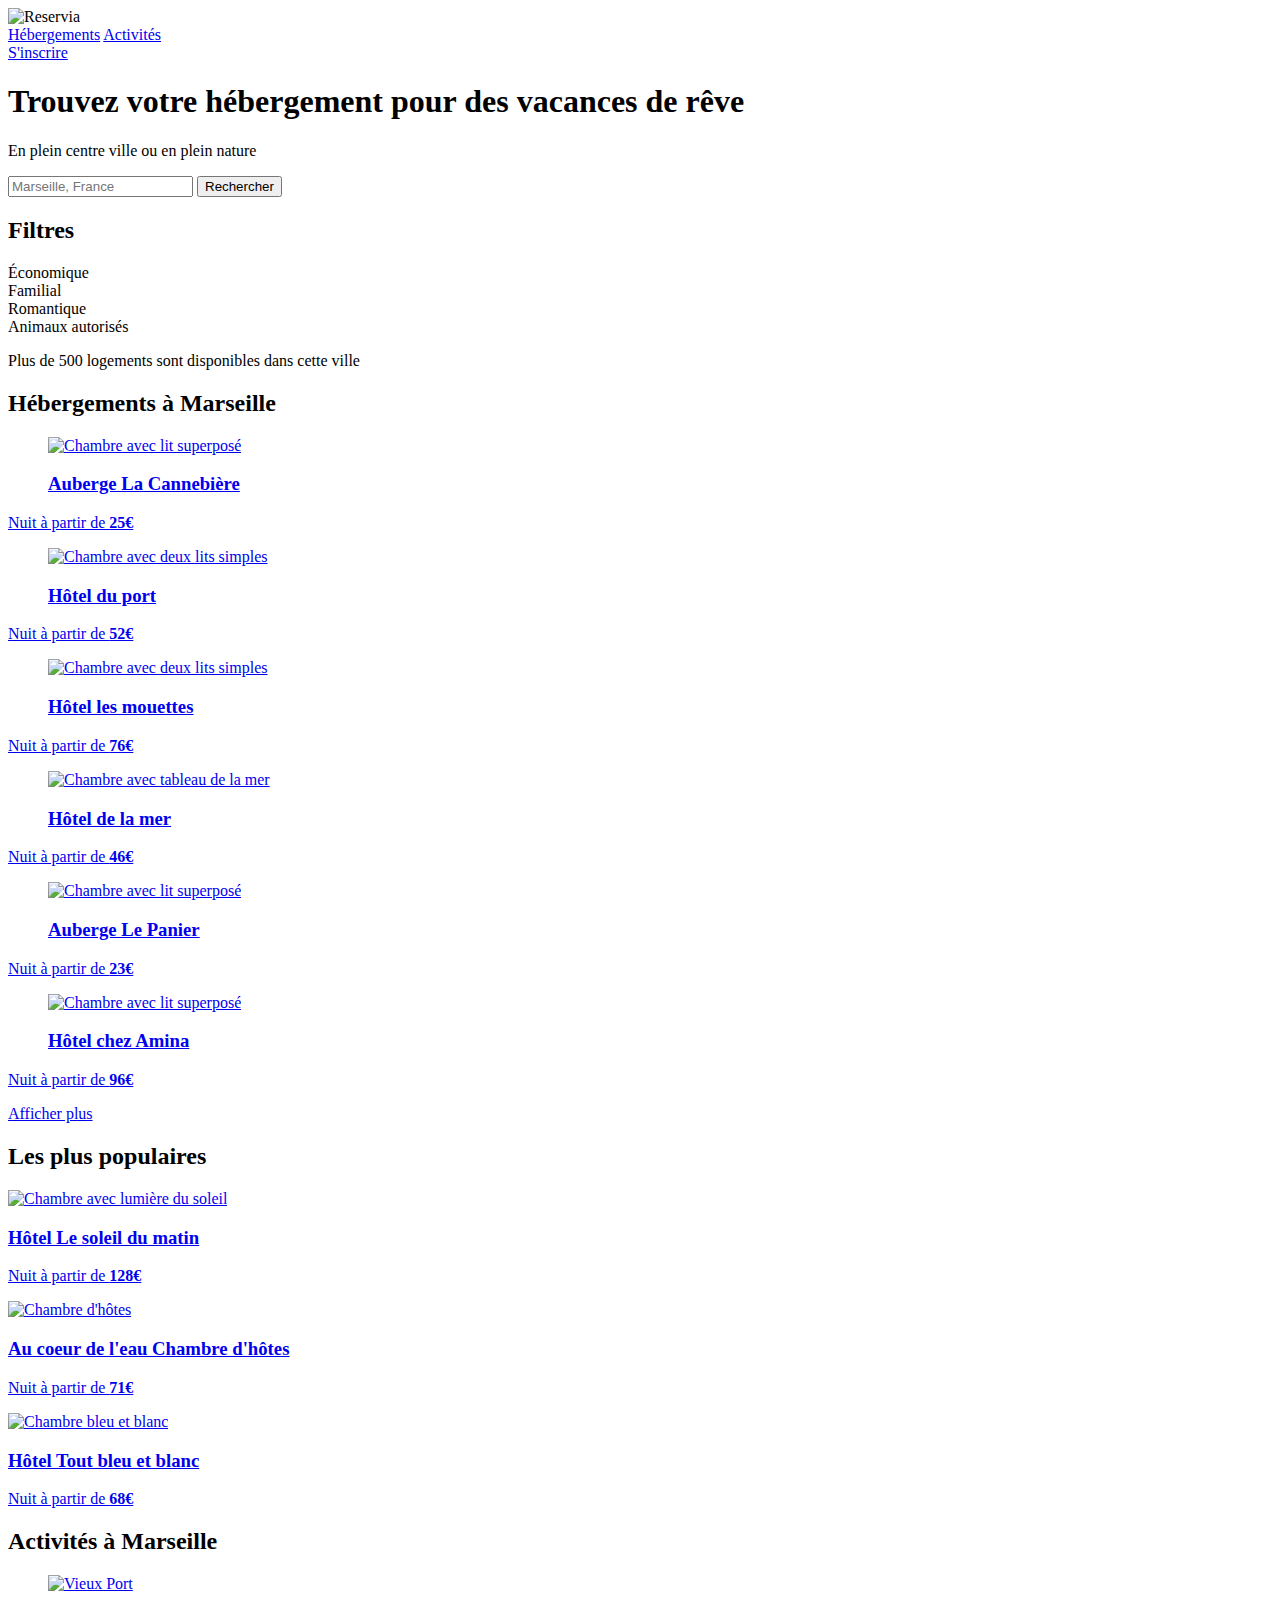
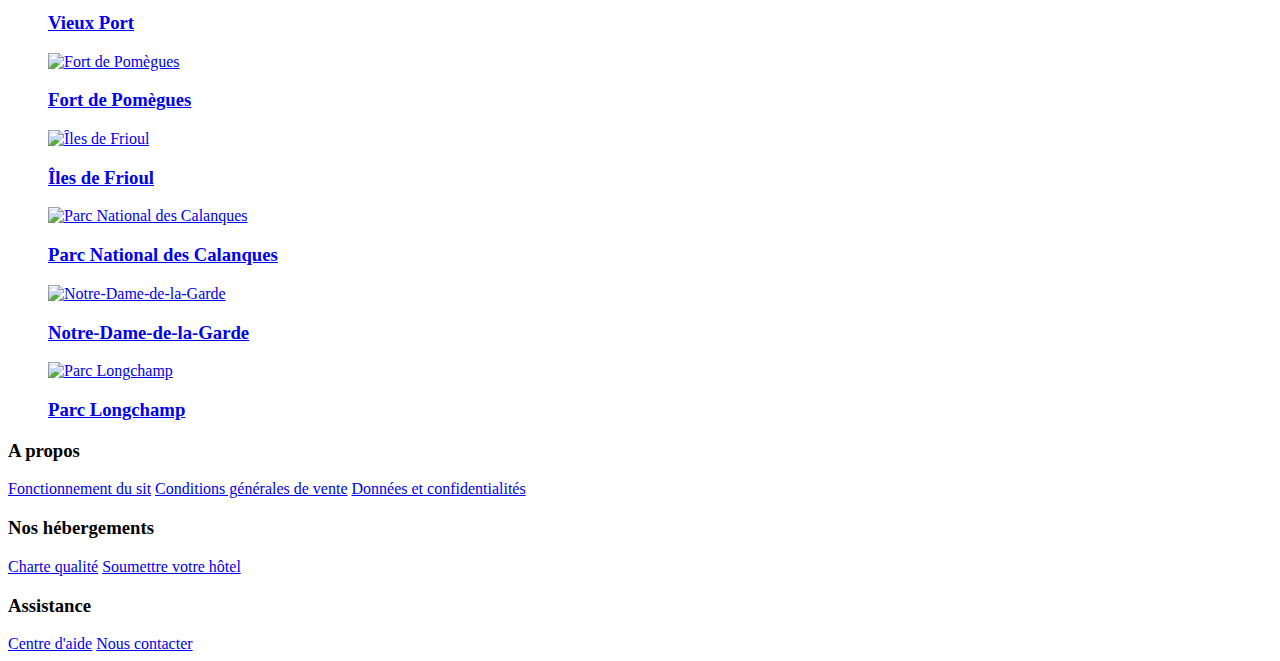
==== text.html @ 4af0b37a "etape 0608" ====
<!DOCTYPE html>
<html lang="fr"> 
<head>
    <meta charset="UTF-8"/>
    <script src="https://kit.fontawesome.com/93ef2a59b8.js" crossorigin="anonymous"></script>
    <title>Reservia</title>
</head>

<body>
    <div class="BodyMain">

        <!-- Header -->
        <header>
            <div class="Logo"> 
                <img class="LogoImage" src="images/logo/Reservia.svg" alt="Reservia">
            </div>
            <nav>
                <a class="NavLink" href="#hosting">Hébergements</a>
                <a class="NavLink" href="activity">Activités</a>
            </nav>
            <div class="SignUp">
                <a class="SignUpLink" href="#">S'inscrire</a>
            </div>
        </header>

        <!-- Main -->
        <main class="main">

            <!-- Search -->
            <section class="search">
                <div class="SearchHeader">  <!-- SearchHeader -->
                    <h1>Trouvez votre hébergement pour des vacances de rêve</h1>
                    <p>En plein centre ville ou en plein nature</p>
                </div>
                <form class="SearchForm" method="post" action="#">  <!-- SearchForm -->
                <span class="SearchFormIcon">
                    <i class="fas fa-map-marker-alt"></i>
                </span>
                <P><input type="search" placeholder="Marseille, France">
                    <input type="submit" value="Rechercher">
                </P>
                </form>            
                <div class="SearchFilters"> <!-- SearchFilters -->
                    <h2>Filtres</h2>
                    <div class="SearchFilter1">
                        <div class="SearchFilterIcon">
                            <i class="fas fa-money-bill-wave"></i>
                        </div>
                        <span class="SearchFilterTitle">Économique</span>
                    </div>
                    <div class="SearchFilter2">
                        <div class="SearchFilterIcon">
                            <i class="fas fa-child"></i>  
                        </div>
                        <span class="SearchFilterTitle">Familial</span>
                    </div>
                    <div class="SearchFilter3">
                        <div class="SearchFilterIcon">
                            <i class="fas fa-heart"></i>
                        </div>
                        <span class="SearchFilterTitle">Romantique</span>
                    </div>
                    <div class="SearchFilter4">
                        <div class="SearchFilterIcon">
                            <i class="fas fa-dog"></i>
                        </div>
                        <span class="SearchFilterTitle">Animaux autorisés</span>
                    </div>
                    <div class="SearchResult">
                        <div class="SearchResultIcon">
                            <i class="fas fa-info"></i>
                        </div>
                        <p>Plus de 500 logements sont disponibles dans cette ville</p>
                    </div>
                </div>
            </section>


            <!-- Hosting -->
            <section class="Hosting">
                <div class="HostingLeft">   <!-- HostingLeft -->
                    <div class="HostingLeftHeader">
                        <h2>Hébergements à Marseille</h2>
                    </div>
                    <article class="HostingLeftArticle1">
                        <a href="#">
                            <figure class="HostingLeftArticleFigure">
                                <img class="HostingLeftArticleFigureImg" src="images/hosting/marcus-loke-WQJvWU_HZFo-unsplash.jpg"
                                alt="Chambre avec lit superposé">
                                <figcaption class="HostingLeftArticleFigureCaption">
                                    <h3>Auberge La Cannebière</h3>
                                </figcaption>
                            </figure>
                            <p class="HostingLeftArticlePrice">Nuit à partir de <strong>25€</strong></p>
                            <div class="HostingLeftArticleGrade">
                                <i class="fas fa-star"></i>
                                <i class="fas fa-star"></i>
                                <i class="fas fa-star"></i>
                                <i class="fas fa-star"></i>
                                <i class="fas fa-star"></i> <!-- Comment faire???-->
                            </div>
                        </a>
                    </article>
                    <article class="HostingLeftArticle2">
                        <a href="#">
                            <figure class="HostingLeftArticleFigure">
                               <img class="HostingLeftArticleFigureImg" src="images/hosting/fred-kleber-gTbaxaVLvsg-unsplash.jpg"
                               alt="Chambre avec deux lits simples">
                               <figcaption class="hostingLeftArticleFigureCaption">
                                    <h3>Hôtel du port</h3>
                               </figcaption>
                            </figure>
                            <p class="HostingLeftArticlePrice">Nuit à partir de <strong>52€</strong></p>
                            <div class="HostingLeftArticleGrade">
                                <i class="fas fa-star"></i>
                                <i class="fas fa-star"></i>
                                <i class="fas fa-star"></i>
                                <i class="fas fa-star"></i>
                                <i class="fas fa-star"></i> <!-- Comment faire???-->
                            </div>
                        </a>
                    </article>
                    <article class="HostingLeftArticle3">
                        <a href="#">
                            <figure class="HostingLeftArticleFigure">
                               <img class="HostingLeftArticleFigureImg" src="images/hosting/reisetopia-B8WIgxA_PFU-unsplash.jpg"
                               alt="Chambre avec deux lits simples">
                               <figcaption class="hostingLeftArticleFigureCaption">
                                    <h3>Hôtel les mouettes</h3>
                               </figcaption>
                            </figure>
                            <p class="HostingLeftArticlePrice">Nuit à partir de <strong>76€</strong></p>
                            <div class="HostingLeftArticleGrade">
                                <i class="fas fa-star"></i>
                                <i class="fas fa-star"></i>
                                <i class="fas fa-star"></i>
                                <i class="fas fa-star"></i>
                                <i class="fas fa-star"></i> <!-- Comment faire???-->
                            </div>
                        </a>
                    </article>
                    <article class="HostingLeftArticle4">
                        <a href="#">
                            <figure class="HostingLeftArticleFigure">
                               <img class="HostingLeftArticleFigureImg" src="images/hosting/annie-spratt-Eg1qcIitAuA-unsplash.jpg"
                               alt="Chambre avec tableau de la mer">
                               <figcaption class="hostingLeftArticleFigureCaption">
                                    <h3>Hôtel de la mer</h3>
                               </figcaption>
                            </figure>
                            <p class="HostingLeftArticlePrice">Nuit à partir de <strong>46€</strong></p>
                            <div class="HostingLeftArticleGrade">
                                <i class="fas fa-star"></i>
                                <i class="fas fa-star"></i>
                                <i class="fas fa-star"></i>
                                <i class="fas fa-star"></i>
                                <i class="fas fa-star"></i> <!-- Comment faire???-->
                            </div>
                        </a>
                    </article>
                    <article class="HostingLeftArticle5">
                        <a href="#">
                            <figure class="HostingLeftArticleFigure">
                               <img class="HostingLeftArticleFigureImg" src="images/hosting/nicate-lee-kT-ZyaiwBe0-unsplash.jpg"
                               alt="Chambre avec lit superposé">
                               <figcaption class="hostingLeftArticleFigureCaption">
                                    <h3>Auberge Le Panier</h3>
                               </figcaption>
                            </figure>
                            <p class="HostingLeftArticlePrice">Nuit à partir de <strong>23€</strong></p>
                            <div class="HostingLeftArticleGrade">
                                <i class="fas fa-star"></i>
                                <i class="fas fa-star"></i>
                                <i class="fas fa-star"></i>
                                <i class="fas fa-star"></i>
                                <i class="fas fa-star"></i> <!-- Comment faire???-->
                            </div>
                        </a>
                    </article>
                </article>
                <article class="HostingLeftArticle6">
                    <a href="#">
                        <figure class="HostingLeftArticleFigure">
                           <img class="HostingLeftArticleFigureImg" src="images/hosting/febrian-zakaria-M6S1WvfW68A-unsplash.jpg"
                           alt="Chambre avec lit superposé">
                           <figcaption class="hostingLeftArticleFigureCaption">
                                <h3>Hôtel chez Amina</h3>
                           </figcaption>
                        </figure>
                        <p class="HostingLeftArticlePrice">Nuit à partir de <strong>96€</strong></p>
                        <div class="HostingLeftArticleGrade">
                            <i class="fas fa-star"></i>
                            <i class="fas fa-star"></i>
                            <i class="fas fa-star"></i>
                            <i class="fas fa-star"></i>
                            <i class="fas fa-star"></i> <!-- Comment faire???-->
                        </div>
                    </a>
                </article>
                    <a class="HostingLeftMoreArticle" href="#">Afficher plus</a>
                </div>

                <aside class="HostingRight">    <!-- HostingRight -->
                    <div class="HostingRightHeader">
                        <h2>Les plus populaires<i class="fas fa-chart-line"></i></h2>
                    </div>
                    <article class="HostingRightArticle1">
                        <a href="#">
                           <div class="HostingRightArticleFigure">
                               <img class="HostingRightArticleFigureImg" src="images/hosting/emile-guillemot-Bj_rcSC5XfE-unsplash.jpg"
                               alt="Chambre avec lumière du soleil">
                            </div>
                            <div class="HostingRightArticleContent">
                                <h3>Hôtel Le soleil du matin</h3>
                                <p class="HostingRightArticlePrice">Nuit à partir de <strong>128€</strong></p>
                                <div class="HostingRightArticleGrade">
                                <i class="fas fa-star"></i>
                                <i class="fas fa-star"></i>
                                <i class="fas fa-star"></i>
                                <i class="fas fa-star"></i>
                                <i class="fas fa-star"></i> <!-- Comment faire???-->
                                </div>
                            </div>
                        </a>
                    </article>
                    <article class="HostingRightArticle2">
                        <a href="#">
                           <div class="HostingRightArticleFigure">
                               <img class="HostingRightArticleFigureImg" src="images/hosting/aw-creative-VGs8z60yT2c-unsplash.jpg"
                               alt="Chambre d'hôtes">
                            </div>
                            <div class="HostingRightArticleContent">
                                <h3>Au coeur de l'eau Chambre d'hôtes</h3>
                                <p class="HostingRightArticlePrice">Nuit à partir de <strong>71€</strong></p>
                                <div class="HostingRightArticleGrade">
                                <i class="fas fa-star"></i>
                                <i class="fas fa-star"></i>
                                <i class="fas fa-star"></i>
                                <i class="fas fa-star"></i>
                                <i class="fas fa-star"></i> <!-- Comment faire???-->
                                </div>
                            </div>
                        </a>
                    </article>
                    <article class="HostingRightArticle3">
                        <a href="#">
                           <div class="HostingRightArticleFigure">
                               <img class="HostingRightArticleFigureImg" src="images/hosting/febrian-zakaria-sjvU0THccQA-unsplash.jpg"
                               alt="Chambre bleu et blanc">
                            </div>
                            <div class="HostingRightArticleContent">
                                <h3>Hôtel Tout bleu et blanc</h3>
                                <p class="HostingRightArticlePrice">Nuit à partir de <strong>68€</strong></p>
                                <div class="HostingRightArticleGrade">
                                <i class="fas fa-star"></i>
                                <i class="fas fa-star"></i>
                                <i class="fas fa-star"></i>
                                <i class="fas fa-star"></i>
                                <i class="fas fa-star"></i> <!-- Comment faire???-->
                                </div>
                            </div>
                        </a>
                    </article>
                </aside>
            </section>


            <!-- Activity -->
            <section class="Activity">
                <div class="ActivityMain">
                    <div class="ActivityMainHeader">
                        <h2>Activités à Marseille</h2>
                    </div>
                    <article class="ActivityMainArticle1">
                        <a href="#">
                            <figure class="ActivityMainArticleFigure">
                                <img class="ActivityMainArticleFigureImg" src="images/activity/reno-laithienne-QUgJhdY5Fyk-unsplash.jpg"
                                alt="Vieux Port">
                                <figcaption class="ActivityMainArticleFigureCaption">
                                    <h3>Vieux Port</h3>
                                </figcaption>
                            </figure>
                        </a>
                    </article>
                    <article class="ActivityMainArticle2">
                        <a href="#">
                            <figure class="ActivityMainArticleFigure">
                                <img class="ActivityMainArticleFigureImg" src="images/activity/paul-hermann-QFTrLdQIRhI-unsplash.jpg"
                                alt="Fort de Pomègues">
                                <figcaption class="ActivityMainArticleFigureCaption">
                                    <h3>Fort de Pomègues</h3>
                                </figcaption>
                            </figure>
                        </a>
                    </article>
                    <article class="ActivityMainArticle3">
                        <a href="#">
                            <figure class="ActivityMainArticleFigure">
                                <img class="ActivityMainArticleFigureImg" src="images/activity/kevin-hikari-rV_Qd1l-VXg-unsplash.jpg"
                                alt="Îles de Frioul">
                                <figcaption class="ActivityMainArticleFigureCaption">
                                    <h3>Îles de Frioul</h3>
                                </figcaption>
                            </figure>
                        </a>
                    </article>
                    <article class="ActivityMainArticle4">
                        <a href="#">
                            <figure class="ActivityMainArticleFigure">
                                <img class="ActivityMainArticleFigureImg" src="images/activity/kilyan-sockalingum-NR8-cBCN3aI-unsplash.jpg"
                                alt="Parc National des Calanques">
                                <figcaption class="ActivityMainArticleFigureCaption">
                                    <h3>Parc National des Calanques</h3>
                                </figcaption>
                            </figure>
                        </a>
                    </article>
                    <article class="ActivityMainArticle5">
                        <a href="#">
                            <figure class="ActivityMainArticleFigure">
                                <img class="ActivityMainArticleFigureImg" src="images/activity/florian-wehde-xW9e8gdotxI-unsplash.jpg"
                                alt="Notre-Dame-de-la-Garde">
                                <figcaption class="ActivityMainArticleFigureCaption">
                                    <h3>Notre-Dame-de-la-Garde</h3>
                                </figcaption>
                            </figure>
                        </a>
                    </article>
                    <article class="ActivityMainArticle6">
                        <a href="#">
                            <figure class="ActivityMainArticleFigure">
                                <img class="ActivityMainArticleFigureImg" src="images/activity/lena-paulin-wH2-EJoDcV0-unsplash.jpg"
                                alt="Parc Longchamp">
                                <figcaption class="ActivityMainArticleFigureCaption">
                                    <h3>Parc Longchamp</h3>
                                </figcaption>
                            </figure>
                        </a>
                    </article>
                </div>
            </section>
        </main>

        <!-- Footer -->
        <footer class="footer">
            <div class="FooterContent">
                <div class="FooterContent1">
                    <h3 class="FooterContentTitle">A propos</h3>
                    <a href="#">Fonctionnement du sit</a>
                    <a href="#">Conditions générales de vente</a>
                    <a href="#">Données et confidentialités</a>
                </div>
                <div class="FooterContent2">
                    <h3 class="FooterContentTitle">Nos hébergements</h3>
                    <a href="#">Charte qualité</a>
                    <a href="#">Soumettre votre hôtel</a>
                </div>
                <div class="FooterContent3">
                    <h3 class="FooterContentTitle">Assistance</h3>
                    <a href="#">Centre d'aide</a>
                    <a href="#">Nous contacter</a>
                </div>
            </div>
        </footer>
    </div> 
</body>
</html>
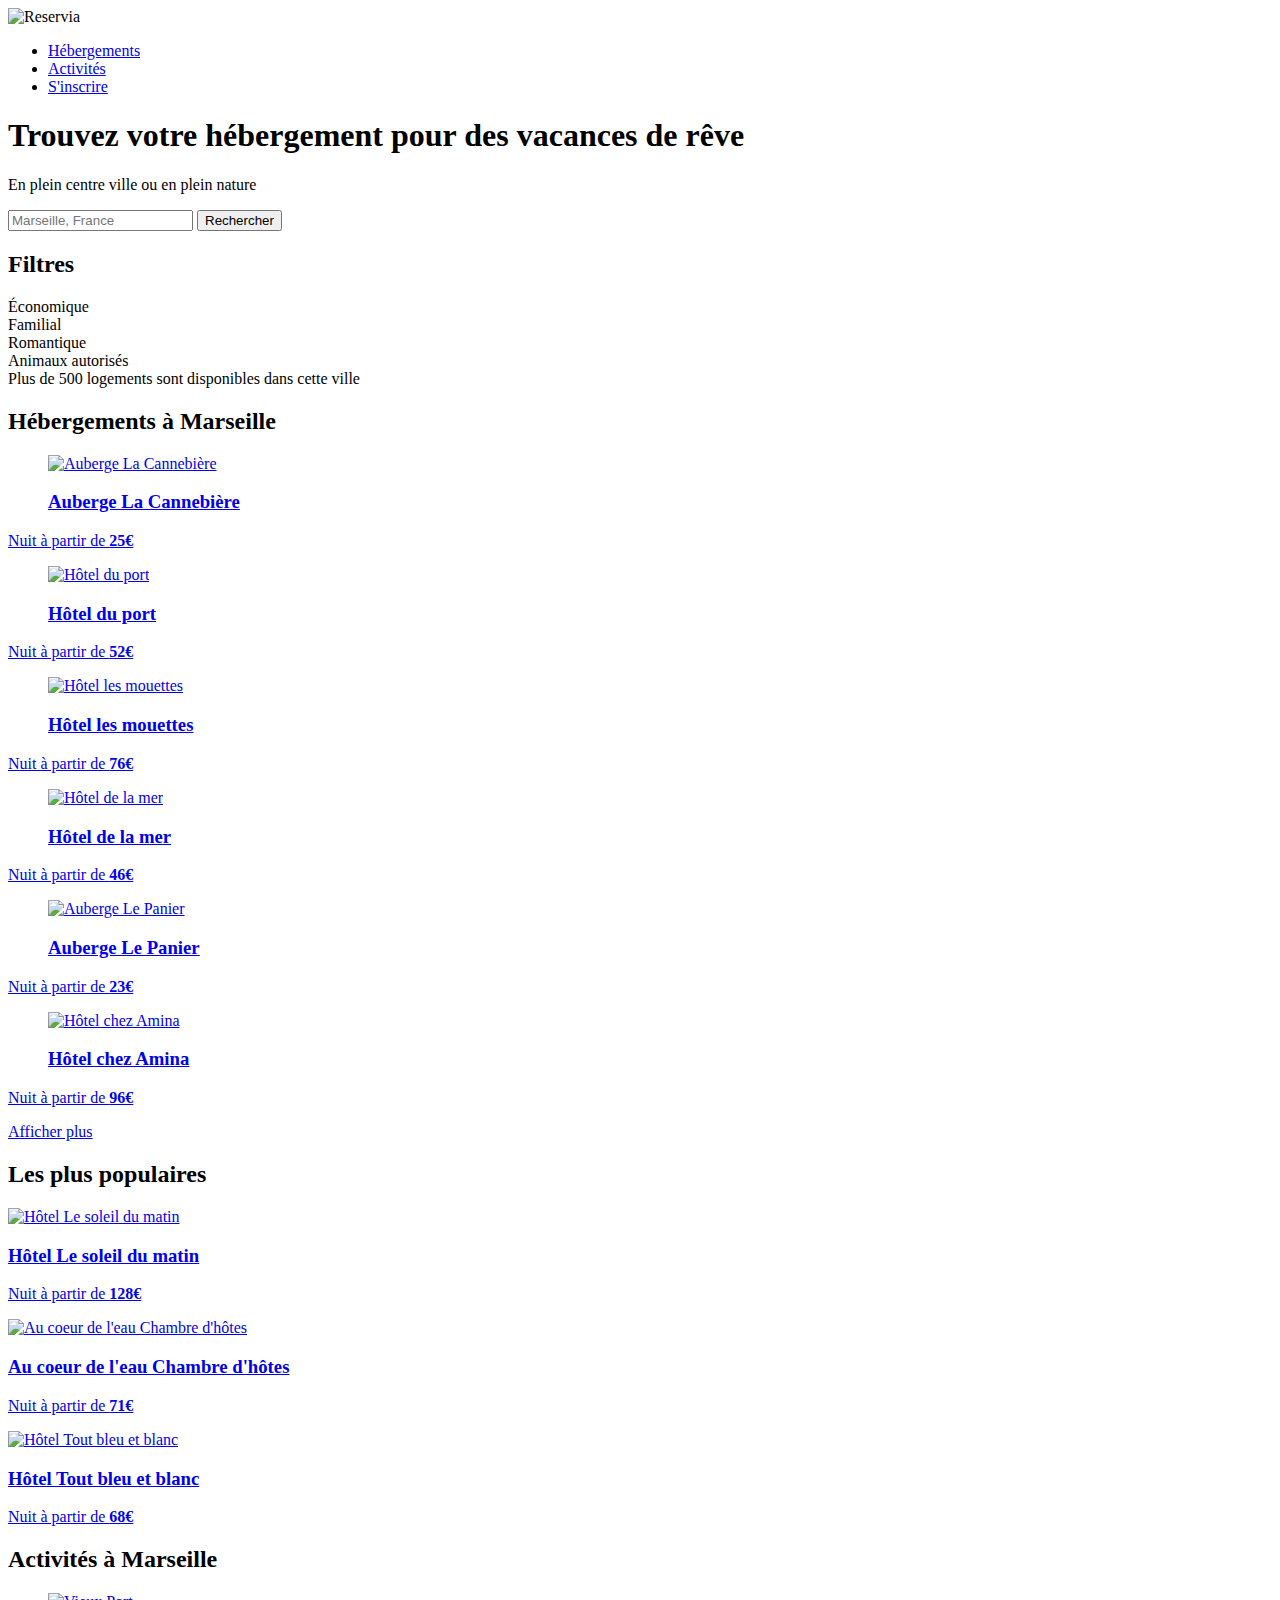
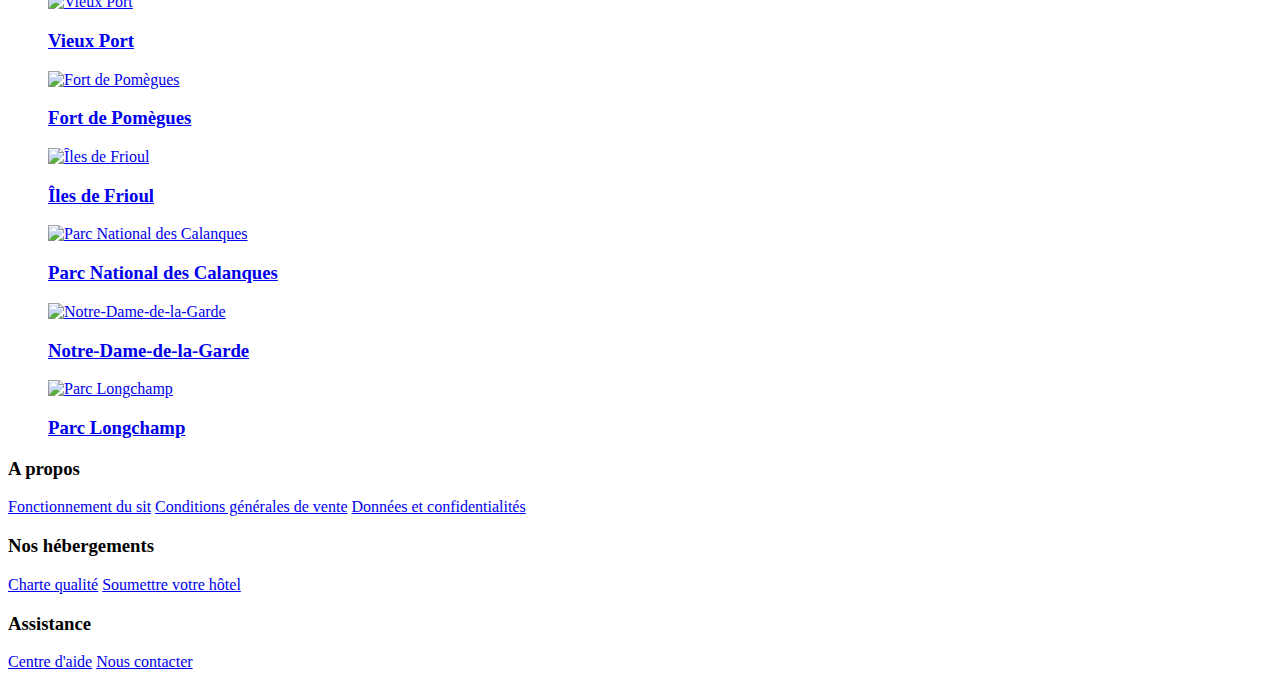
==== commit 36fe2d71: "etape branch test-1" ====
--- a/text.html
+++ b/text.html
@@ -15,19 +15,19 @@
                 <img class="LogoImage" src="images/logo/Reservia.svg" alt="Reservia">
             </div>
             <nav>
-                <a class="NavLink" href="#hosting">Hébergements</a>
-                <a class="NavLink" href="activity">Activités</a>
+                <ul>
+                    <li><a class="NavLink" href="#hosting">Hébergements</a></li>
+                    <li><a class="NavLink" href="activity">Activités</a></li>
+                    <li><a class="SignUpLink" href="#">S'inscrire</a></li>
+                </ul>
             </nav>
-            <div class="SignUp">
-                <a class="SignUpLink" href="#">S'inscrire</a>
-            </div>
-        </header>
+         </header>
 
         <!-- Main -->
-        <main class="main">
+        <main class="Main">
 
             <!-- Search -->
-            <section class="search">
+            <section class="Search">
                 <div class="SearchHeader">  <!-- SearchHeader -->
                     <h1>Trouvez votre hébergement pour des vacances de rêve</h1>
                     <p>En plein centre ville ou en plein nature</p>
@@ -45,32 +45,32 @@
                     <div class="SearchFilter1">
                         <div class="SearchFilterIcon">
                             <i class="fas fa-money-bill-wave"></i>
-                        </div>
-                        <span class="SearchFilterTitle">Économique</span>
+                            <span class="SearchFilterTitle">Économique</span>
+                        </div> 
                     </div>
                     <div class="SearchFilter2">
                         <div class="SearchFilterIcon">
                             <i class="fas fa-child"></i>  
+                            <span class="SearchFilterTitle">Familial</span>
                         </div>
-                        <span class="SearchFilterTitle">Familial</span>
                     </div>
                     <div class="SearchFilter3">
                         <div class="SearchFilterIcon">
                             <i class="fas fa-heart"></i>
+                            <span class="SearchFilterTitle">Romantique</span>
                         </div>
-                        <span class="SearchFilterTitle">Romantique</span>
                     </div>
                     <div class="SearchFilter4">
                         <div class="SearchFilterIcon">
                             <i class="fas fa-dog"></i>
+                            <span class="SearchFilterTitle">Animaux autorisés</span>
                         </div>
-                        <span class="SearchFilterTitle">Animaux autorisés</span>
                     </div>
                     <div class="SearchResult">
                         <div class="SearchResultIcon">
                             <i class="fas fa-info"></i>
+                            <span>Plus de 500 logements sont disponibles dans cette ville</span>
                         </div>
-                        <p>Plus de 500 logements sont disponibles dans cette ville</p>
                     </div>
                 </div>
             </section>
@@ -86,7 +86,7 @@
                         <a href="#">
                             <figure class="HostingLeftArticleFigure">
                                 <img class="HostingLeftArticleFigureImg" src="images/hosting/marcus-loke-WQJvWU_HZFo-unsplash.jpg"
-                                alt="Chambre avec lit superposé">
+                                alt="Auberge La Cannebière">
                                 <figcaption class="HostingLeftArticleFigureCaption">
                                     <h3>Auberge La Cannebière</h3>
                                 </figcaption>
@@ -97,7 +97,7 @@
                                 <i class="fas fa-star"></i>
                                 <i class="fas fa-star"></i>
                                 <i class="fas fa-star"></i>
-                                <i class="fas fa-star"></i> <!-- Comment faire???-->
+                                <i class="fas fa-star"></i> </i> <!-- Comment faire???-->
                             </div>
                         </a>
                     </article>
@@ -105,7 +105,7 @@
                         <a href="#">
                             <figure class="HostingLeftArticleFigure">
                                <img class="HostingLeftArticleFigureImg" src="images/hosting/fred-kleber-gTbaxaVLvsg-unsplash.jpg"
-                               alt="Chambre avec deux lits simples">
+                               alt="Hôtel du port">
                                <figcaption class="hostingLeftArticleFigureCaption">
                                     <h3>Hôtel du port</h3>
                                </figcaption>
@@ -124,7 +124,7 @@
                         <a href="#">
                             <figure class="HostingLeftArticleFigure">
                                <img class="HostingLeftArticleFigureImg" src="images/hosting/reisetopia-B8WIgxA_PFU-unsplash.jpg"
-                               alt="Chambre avec deux lits simples">
+                               alt="Hôtel les mouettes">
                                <figcaption class="hostingLeftArticleFigureCaption">
                                     <h3>Hôtel les mouettes</h3>
                                </figcaption>
@@ -143,7 +143,7 @@
                         <a href="#">
                             <figure class="HostingLeftArticleFigure">
                                <img class="HostingLeftArticleFigureImg" src="images/hosting/annie-spratt-Eg1qcIitAuA-unsplash.jpg"
-                               alt="Chambre avec tableau de la mer">
+                               alt="Hôtel de la mer">
                                <figcaption class="hostingLeftArticleFigureCaption">
                                     <h3>Hôtel de la mer</h3>
                                </figcaption>
@@ -162,7 +162,7 @@
                         <a href="#">
                             <figure class="HostingLeftArticleFigure">
                                <img class="HostingLeftArticleFigureImg" src="images/hosting/nicate-lee-kT-ZyaiwBe0-unsplash.jpg"
-                               alt="Chambre avec lit superposé">
+                               alt="Auberge Le Panier">
                                <figcaption class="hostingLeftArticleFigureCaption">
                                     <h3>Auberge Le Panier</h3>
                                </figcaption>
@@ -177,28 +177,27 @@
                             </div>
                         </a>
                     </article>
-                </article>
-                <article class="HostingLeftArticle6">
-                    <a href="#">
-                        <figure class="HostingLeftArticleFigure">
-                           <img class="HostingLeftArticleFigureImg" src="images/hosting/febrian-zakaria-M6S1WvfW68A-unsplash.jpg"
-                           alt="Chambre avec lit superposé">
-                           <figcaption class="hostingLeftArticleFigureCaption">
+                    <article class="HostingLeftArticle6">
+                        <a href="#">
+                            <figure class="HostingLeftArticleFigure">
+                            <img class="HostingLeftArticleFigureImg" src="images/hosting/febrian-zakaria-M6S1WvfW68A-unsplash.jpg"
+                           alt="Hôtel chez Amina">
+                            <figcaption class="hostingLeftArticleFigureCaption">
                                 <h3>Hôtel chez Amina</h3>
-                           </figcaption>
-                        </figure>
-                        <p class="HostingLeftArticlePrice">Nuit à partir de <strong>96€</strong></p>
-                        <div class="HostingLeftArticleGrade">
-                            <i class="fas fa-star"></i>
-                            <i class="fas fa-star"></i>
-                            <i class="fas fa-star"></i>
-                            <i class="fas fa-star"></i>
-                            <i class="fas fa-star"></i> <!-- Comment faire???-->
-                        </div>
-                    </a>
-                </article>
-                    <a class="HostingLeftMoreArticle" href="#">Afficher plus</a>
-                </div>
+                            </figcaption>
+                            </figure>
+                            <p class="HostingLeftArticlePrice">Nuit à partir de <strong>96€</strong></p>
+                            <div class="HostingLeftArticleGrade">
+                                <i class="fas fa-star"></i>
+                                <i class="fas fa-star"></i>
+                                <i class="fas fa-star"></i>
+                                <i class="fas fa-star"></i>
+                                <i class="fas fa-star"></i> <!-- Comment faire???-->
+                            </div>
+                        </a>
+                    </article>
+                        <a class="HostingLeftMoreArticle" href="#">Afficher plus</a>
+                    </div>
 
                 <aside class="HostingRight">    <!-- HostingRight -->
                     <div class="HostingRightHeader">
@@ -208,7 +207,7 @@
                         <a href="#">
                            <div class="HostingRightArticleFigure">
                                <img class="HostingRightArticleFigureImg" src="images/hosting/emile-guillemot-Bj_rcSC5XfE-unsplash.jpg"
-                               alt="Chambre avec lumière du soleil">
+                               alt="Hôtel Le soleil du matin">
                             </div>
                             <div class="HostingRightArticleContent">
                                 <h3>Hôtel Le soleil du matin</h3>
@@ -227,7 +226,7 @@
                         <a href="#">
                            <div class="HostingRightArticleFigure">
                                <img class="HostingRightArticleFigureImg" src="images/hosting/aw-creative-VGs8z60yT2c-unsplash.jpg"
-                               alt="Chambre d'hôtes">
+                               alt="Au coeur de l'eau Chambre d'hôtes">
                             </div>
                             <div class="HostingRightArticleContent">
                                 <h3>Au coeur de l'eau Chambre d'hôtes</h3>
@@ -246,7 +245,7 @@
                         <a href="#">
                            <div class="HostingRightArticleFigure">
                                <img class="HostingRightArticleFigureImg" src="images/hosting/febrian-zakaria-sjvU0THccQA-unsplash.jpg"
-                               alt="Chambre bleu et blanc">
+                               alt="Hôtel Tout bleu et blanc">
                             </div>
                             <div class="HostingRightArticleContent">
                                 <h3>Hôtel Tout bleu et blanc</h3>
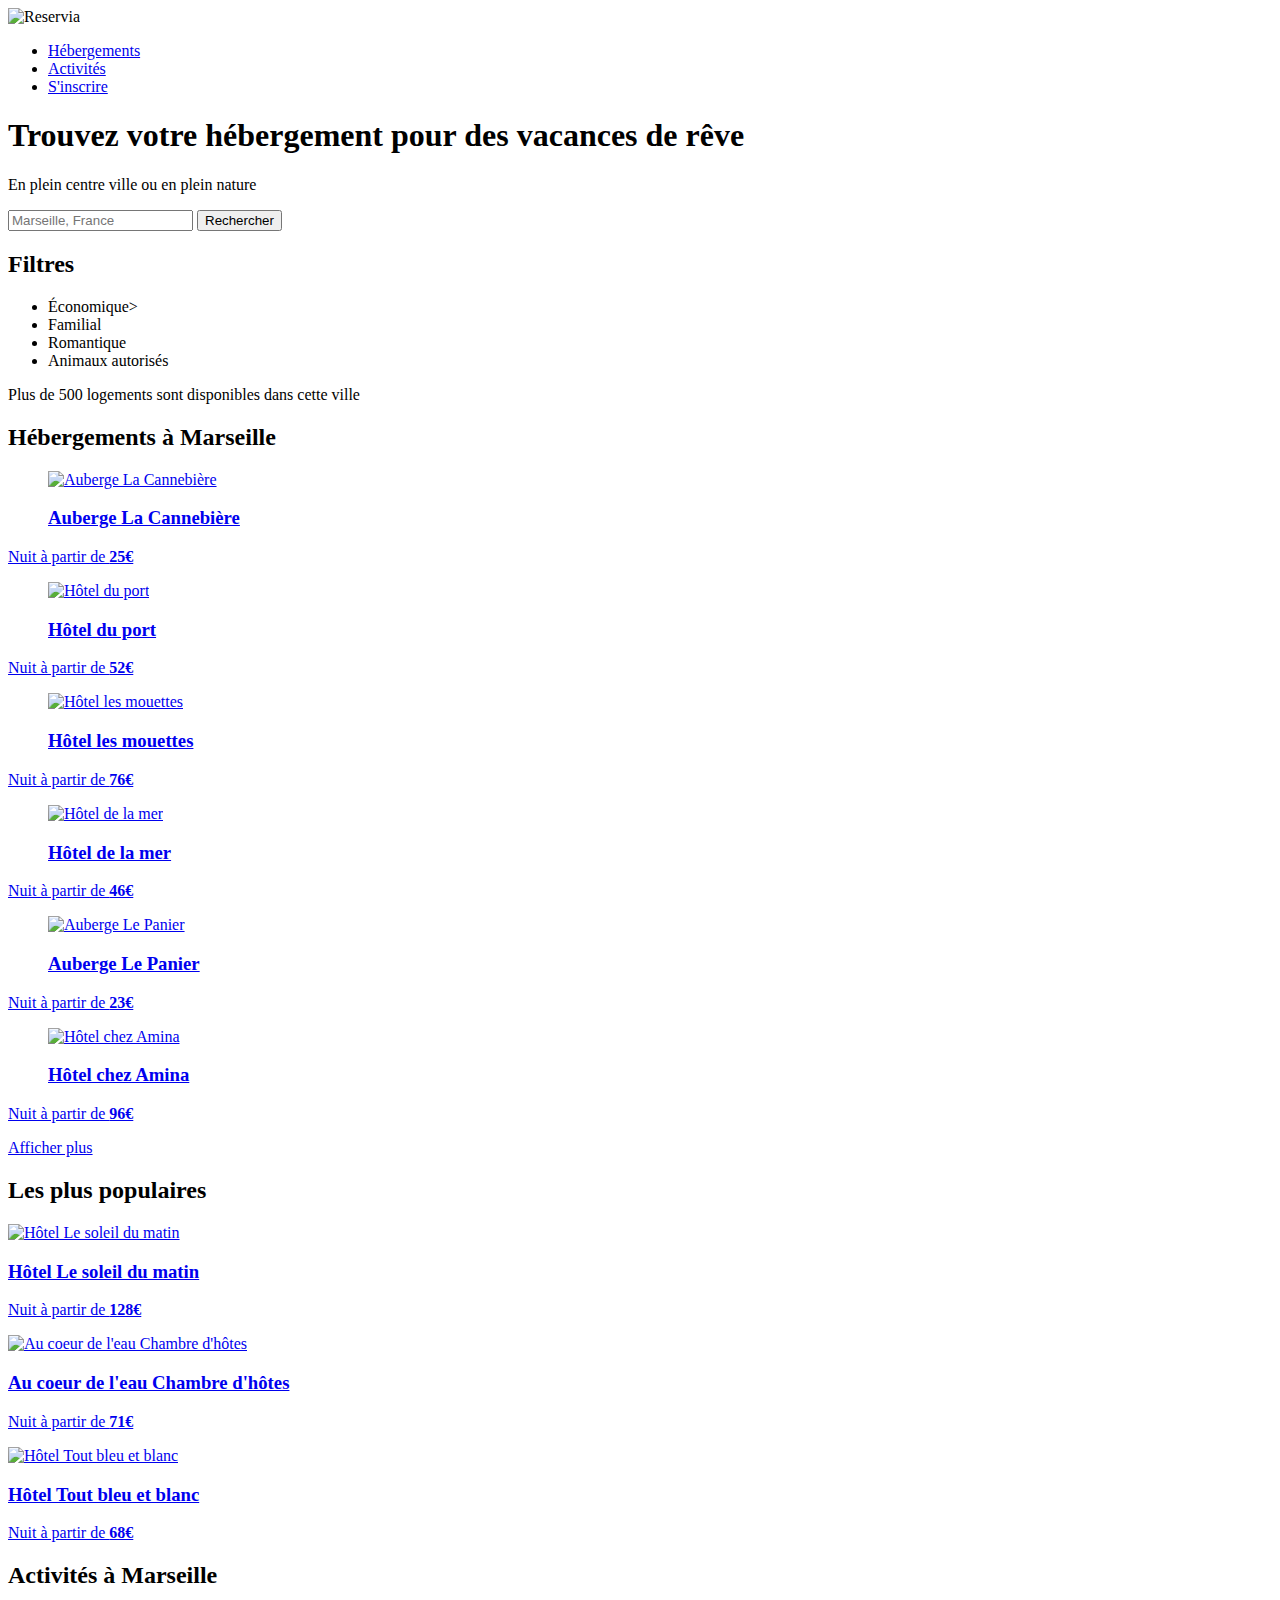
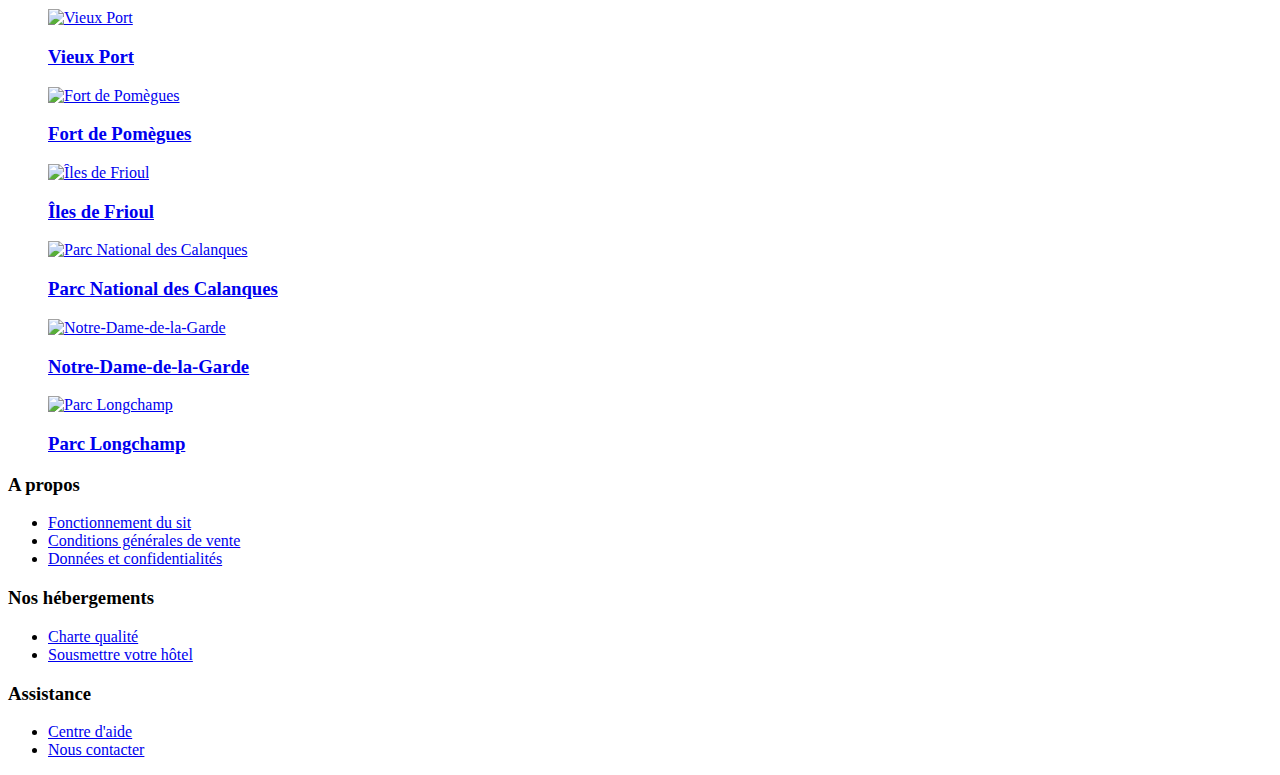
==== commit b97970ee: "etape 0611-3" ====
--- a/text.html
+++ b/text.html
@@ -14,10 +14,10 @@
             <div class="Logo"> 
                 <img class="LogoImage" src="images/logo/Reservia.svg" alt="Reservia">
             </div>
-            <nav>
+            <nav class="Nav"> <!-- UL LI -->
                 <ul>
-                    <li><a class="NavLink" href="#hosting">Hébergements</a></li>
-                    <li><a class="NavLink" href="activity">Activités</a></li>
+                    <li><a class="NavLink1" href="#hosting">Hébergements</a></li>
+                    <li><a class="NavLink2" href="activity">Activités</a></li>
                     <li><a class="SignUpLink" href="#">S'inscrire</a></li>
                 </ul>
             </nav>
@@ -33,44 +33,35 @@
                     <p>En plein centre ville ou en plein nature</p>
                 </div>
                 <form class="SearchForm" method="post" action="#">  <!-- SearchForm -->
-                <span class="SearchFormIcon">
                     <i class="fas fa-map-marker-alt"></i>
-                </span>
-                <P><input type="search" placeholder="Marseille, France">
+                    <input type="search" placeholder="Marseille, France">
                     <input type="submit" value="Rechercher">
-                </P>
                 </form>            
-                <div class="SearchFilters"> <!-- SearchFilters -->
+                <div class="SearchFilter"> <!-- SearchFilters -->
                     <h2>Filtres</h2>
-                    <div class="SearchFilter1">
-                        <div class="SearchFilterIcon">
-                            <i class="fas fa-money-bill-wave"></i>
-                            <span class="SearchFilterTitle">Économique</span>
-                        </div> 
-                    </div>
-                    <div class="SearchFilter2">
-                        <div class="SearchFilterIcon">
-                            <i class="fas fa-child"></i>  
-                            <span class="SearchFilterTitle">Familial</span>
-                        </div>
-                    </div>
-                    <div class="SearchFilter3">
-                        <div class="SearchFilterIcon">
-                            <i class="fas fa-heart"></i>
-                            <span class="SearchFilterTitle">Romantique</span>
-                        </div>
-                    </div>
-                    <div class="SearchFilter4">
-                        <div class="SearchFilterIcon">
-                            <i class="fas fa-dog"></i>
-                            <span class="SearchFilterTitle">Animaux autorisés</span>
-                        </div>
+                    <div class="SearchFilters"> <!-- UL LI -->
+                        <ul>
+                            <li class="SearchFilter1">
+                                <i class="fas fa-money-bill-wave"></i>
+                                <span class="SearchFilterTitle1">Économique></span>
+                            </li>
+                            <li class="SearchFilter2">
+                                <i class="fas fa-child"></i>  
+                                <span class="SearchFilterTitle2">Familial</span>
+                            </li>
+                            <li>
+                                <i class="fas fa-heart"></i>
+                                <span class="SearchFilterTitle3">Romantique</span>
+                            </li>
+                            <li>
+                                <i class="fas fa-dog"></i>
+                                <span class="SearchFilterTitle4">Animaux autorisés</span>
+                            </li>
+                        </ul>
                     </div>
                     <div class="SearchResult">
-                        <div class="SearchResultIcon">
                             <i class="fas fa-info"></i>
                             <span>Plus de 500 logements sont disponibles dans cette ville</span>
-                        </div>
                     </div>
                 </div>
             </section>
@@ -82,7 +73,7 @@
                     <div class="HostingLeftHeader">
                         <h2>Hébergements à Marseille</h2>
                     </div>
-                    <article class="HostingLeftArticle1">
+                    <div class="HostingLeftArticle1">
                         <a href="#">
                             <figure class="HostingLeftArticleFigure">
                                 <img class="HostingLeftArticleFigureImg" src="images/hosting/marcus-loke-WQJvWU_HZFo-unsplash.jpg"
@@ -97,11 +88,11 @@
                                 <i class="fas fa-star"></i>
                                 <i class="fas fa-star"></i>
                                 <i class="fas fa-star"></i>
-                                <i class="fas fa-star"></i> </i> <!-- Comment faire???-->
-                            </div>
-                        </a>
-                    </article>
-                    <article class="HostingLeftArticle2">
+                                <i class="fas fa-star" style="color:lightgrey"></i> </i> 
+                            </div>
+                        </a>
+                    </div>
+                    <div class="HostingLeftArticle2">
                         <a href="#">
                             <figure class="HostingLeftArticleFigure">
                                <img class="HostingLeftArticleFigureImg" src="images/hosting/fred-kleber-gTbaxaVLvsg-unsplash.jpg"
@@ -116,11 +107,11 @@
                                 <i class="fas fa-star"></i>
                                 <i class="fas fa-star"></i>
                                 <i class="fas fa-star"></i>
-                                <i class="fas fa-star"></i> <!-- Comment faire???-->
-                            </div>
-                        </a>
-                    </article>
-                    <article class="HostingLeftArticle3">
+                                <i class="fas fa-star"></i> 
+                            </div>
+                        </a>
+                    </div>
+                    <div class="HostingLeftArticle3">
                         <a href="#">
                             <figure class="HostingLeftArticleFigure">
                                <img class="HostingLeftArticleFigureImg" src="images/hosting/reisetopia-B8WIgxA_PFU-unsplash.jpg"
@@ -135,11 +126,11 @@
                                 <i class="fas fa-star"></i>
                                 <i class="fas fa-star"></i>
                                 <i class="fas fa-star"></i>
-                                <i class="fas fa-star"></i> <!-- Comment faire???-->
-                            </div>
-                        </a>
-                    </article>
-                    <article class="HostingLeftArticle4">
+                                <i class="fas fa-star" style="color:lightgrey"></i> 
+                            </div>
+                        </a>
+                    </div>
+                    <div class="HostingLeftArticle4">
                         <a href="#">
                             <figure class="HostingLeftArticleFigure">
                                <img class="HostingLeftArticleFigureImg" src="images/hosting/annie-spratt-Eg1qcIitAuA-unsplash.jpg"
@@ -153,12 +144,12 @@
                                 <i class="fas fa-star"></i>
                                 <i class="fas fa-star"></i>
                                 <i class="fas fa-star"></i>
-                                <i class="fas fa-star"></i>
-                                <i class="fas fa-star"></i> <!-- Comment faire???-->
-                            </div>
-                        </a>
-                    </article>
-                    <article class="HostingLeftArticle5">
+                                <i class="fas fa-star" style="color:lightgrey"></i>
+                                <i class="fas fa-star" style="color:lightgrey"></i> 
+                            </div>
+                        </a>
+                    </div>
+                    <div class="HostingLeftArticle5">
                         <a href="#">
                             <figure class="HostingLeftArticleFigure">
                                <img class="HostingLeftArticleFigureImg" src="images/hosting/nicate-lee-kT-ZyaiwBe0-unsplash.jpg"
@@ -173,11 +164,11 @@
                                 <i class="fas fa-star"></i>
                                 <i class="fas fa-star"></i>
                                 <i class="fas fa-star"></i>
-                                <i class="fas fa-star"></i> <!-- Comment faire???-->
-                            </div>
-                        </a>
-                    </article>
-                    <article class="HostingLeftArticle6">
+                                <i class="fas fa-star" style="color:lightgrey"></i> 
+                            </div>
+                        </a>
+                    </div>
+                    <div class="HostingLeftArticle6">
                         <a href="#">
                             <figure class="HostingLeftArticleFigure">
                             <img class="HostingLeftArticleFigureImg" src="images/hosting/febrian-zakaria-M6S1WvfW68A-unsplash.jpg"
@@ -192,10 +183,10 @@
                                 <i class="fas fa-star"></i>
                                 <i class="fas fa-star"></i>
                                 <i class="fas fa-star"></i>
-                                <i class="fas fa-star"></i> <!-- Comment faire???-->
-                            </div>
-                        </a>
-                    </article>
+                                <i class="fas fa-star"></i> 
+                            </div>
+                        </a>
+                    </div>
                         <a class="HostingLeftMoreArticle" href="#">Afficher plus</a>
                     </div>
 
@@ -270,7 +261,7 @@
                     <div class="ActivityMainHeader">
                         <h2>Activités à Marseille</h2>
                     </div>
-                    <article class="ActivityMainArticle1">
+                    <div class="ActivityMainArticle1">
                         <a href="#">
                             <figure class="ActivityMainArticleFigure">
                                 <img class="ActivityMainArticleFigureImg" src="images/activity/reno-laithienne-QUgJhdY5Fyk-unsplash.jpg"
@@ -280,30 +271,35 @@
                                 </figcaption>
                             </figure>
                         </a>
-                    </article>
-                    <article class="ActivityMainArticle2">
-                        <a href="#">
-                            <figure class="ActivityMainArticleFigure">
-                                <img class="ActivityMainArticleFigureImg" src="images/activity/paul-hermann-QFTrLdQIRhI-unsplash.jpg"
-                                alt="Fort de Pomègues">
-                                <figcaption class="ActivityMainArticleFigureCaption">
-                                    <h3>Fort de Pomègues</h3>
-                                </figcaption>
-                            </figure>
-                        </a>
-                    </article>
-                    <article class="ActivityMainArticle3">
-                        <a href="#">
-                            <figure class="ActivityMainArticleFigure">
-                                <img class="ActivityMainArticleFigureImg" src="images/activity/kevin-hikari-rV_Qd1l-VXg-unsplash.jpg"
-                                alt="Îles de Frioul">
-                                <figcaption class="ActivityMainArticleFigureCaption">
-                                    <h3>Îles de Frioul</h3>
-                                </figcaption>
-                            </figure>
-                        </a>
-                    </article>
-                    <article class="ActivityMainArticle4">
+                    </div>
+
+                    <div class="ActivityMainArticle2">
+                        <div class="ActivityMainArticle21">
+                            <a href="#">
+                                <figure class="ActivityMainArticleFigure">
+                                    <img class="ActivityMainArticleFigureImg" src="images/activity/paul-hermann-QFTrLdQIRhI-unsplash.jpg"
+                                    alt="Fort de Pomègues">
+                                    <figcaption class="ActivityMainArticleFigureCaption">
+                                        <h3>Fort de Pomègues</h3>
+                                    </figcaption>
+                                </figure>
+                            </a>
+                        </div>
+                        <div class="ActivityMainArticle22">
+                            <a href="#">
+                                <figure class="ActivityMainArticleFigure">
+                                    <img class="ActivityMainArticleFigureImg" src="images/activity/kevin-hikari-rV_Qd1l-VXg-unsplash.jpg"
+                                    alt="Îles de Frioul">
+                                    <figcaption class="ActivityMainArticleFigureCaption">
+                                        <h3>Îles de Frioul</h3>
+                                    </figcaption>
+                                </figure>
+                            </a>
+                        </div>
+                    </div>
+                    
+
+                    <div class="ActivityMainArticle3">
                         <a href="#">
                             <figure class="ActivityMainArticleFigure">
                                 <img class="ActivityMainArticleFigureImg" src="images/activity/kilyan-sockalingum-NR8-cBCN3aI-unsplash.jpg"
@@ -313,51 +309,67 @@
                                 </figcaption>
                             </figure>
                         </a>
-                    </article>
-                    <article class="ActivityMainArticle5">
-                        <a href="#">
-                            <figure class="ActivityMainArticleFigure">
-                                <img class="ActivityMainArticleFigureImg" src="images/activity/florian-wehde-xW9e8gdotxI-unsplash.jpg"
-                                alt="Notre-Dame-de-la-Garde">
-                                <figcaption class="ActivityMainArticleFigureCaption">
-                                    <h3>Notre-Dame-de-la-Garde</h3>
-                                </figcaption>
-                            </figure>
-                        </a>
-                    </article>
-                    <article class="ActivityMainArticle6">
-                        <a href="#">
-                            <figure class="ActivityMainArticleFigure">
-                                <img class="ActivityMainArticleFigureImg" src="images/activity/lena-paulin-wH2-EJoDcV0-unsplash.jpg"
-                                alt="Parc Longchamp">
-                                <figcaption class="ActivityMainArticleFigureCaption">
-                                    <h3>Parc Longchamp</h3>
-                                </figcaption>
-                            </figure>
-                        </a>
-                    </article>
+                    </div>
+
+                    <div class="ActivityMainArticle4">
+                        <div class="ActivityMainArticle41">
+                            <a href="#">
+                                <figure class="ActivityMainArticleFigure">
+                                    <img class="ActivityMainArticleFigureImg" src="images/activity/florian-wehde-xW9e8gdotxI-unsplash.jpg"
+                                    alt="Notre-Dame-de-la-Garde">
+                                    <figcaption class="ActivityMainArticleFigureCaption">
+                                        <h3>Notre-Dame-de-la-Garde</h3>
+                                    </figcaption>
+                                </figure>
+                            </a>
+                        </div>
+                        <div class="ActivityMainArticle42">
+                            <a href="#">
+                                <figure class="ActivityMainArticleFigure">
+                                    <img class="ActivityMainArticleFigureImg" src="images/activity/lena-paulin-wH2-EJoDcV0-unsplash.jpg"
+                                    alt="Parc Longchamp">
+                                    <figcaption class="ActivityMainArticleFigureCaption">
+                                        <h3>Parc Longchamp</h3>
+                                    </figcaption>
+                                </figure>
+                            </a>
+                        </div>
+                    </div>
+                    
                 </div>
             </section>
         </main>
 
         <!-- Footer -->
-        <footer class="footer">
-            <div class="FooterContent">
+        <footer class="Footer">
+            <div class="FooterContent"> <!-- UL LI -->
                 <div class="FooterContent1">
                     <h3 class="FooterContentTitle">A propos</h3>
-                    <a href="#">Fonctionnement du sit</a>
-                    <a href="#">Conditions générales de vente</a>
-                    <a href="#">Données et confidentialités</a>
+                    <div class="FooterContentLink1">
+                        <ul>
+                            <li><a href="#">Fonctionnement du sit</a></li>
+                            <li><a href="#">Conditions générales de vente</a></li>
+                            <li><a href="#">Données et confidentialités</a></li>
+                        </ul>
+                    </div>
                 </div>
                 <div class="FooterContent2">
                     <h3 class="FooterContentTitle">Nos hébergements</h3>
-                    <a href="#">Charte qualité</a>
-                    <a href="#">Soumettre votre hôtel</a>
+                    <div class="FooterContentLink2">
+                        <ul>
+                            <li><a href="#">Charte qualité</a></li>
+                            <li><a href="#">Sousmettre votre hôtel</a></li>
+                        </ul>
+                    </div>
                 </div>
                 <div class="FooterContent3">
                     <h3 class="FooterContentTitle">Assistance</h3>
-                    <a href="#">Centre d'aide</a>
-                    <a href="#">Nous contacter</a>
+                    <div class="FooterContentLink3">
+                        <ul>
+                            <li><a href="#">Centre d'aide</a></li>
+                            <li><a href="#">Nous contacter</a></li>
+                        </ul>
+                    </div>
                 </div>
             </div>
         </footer>
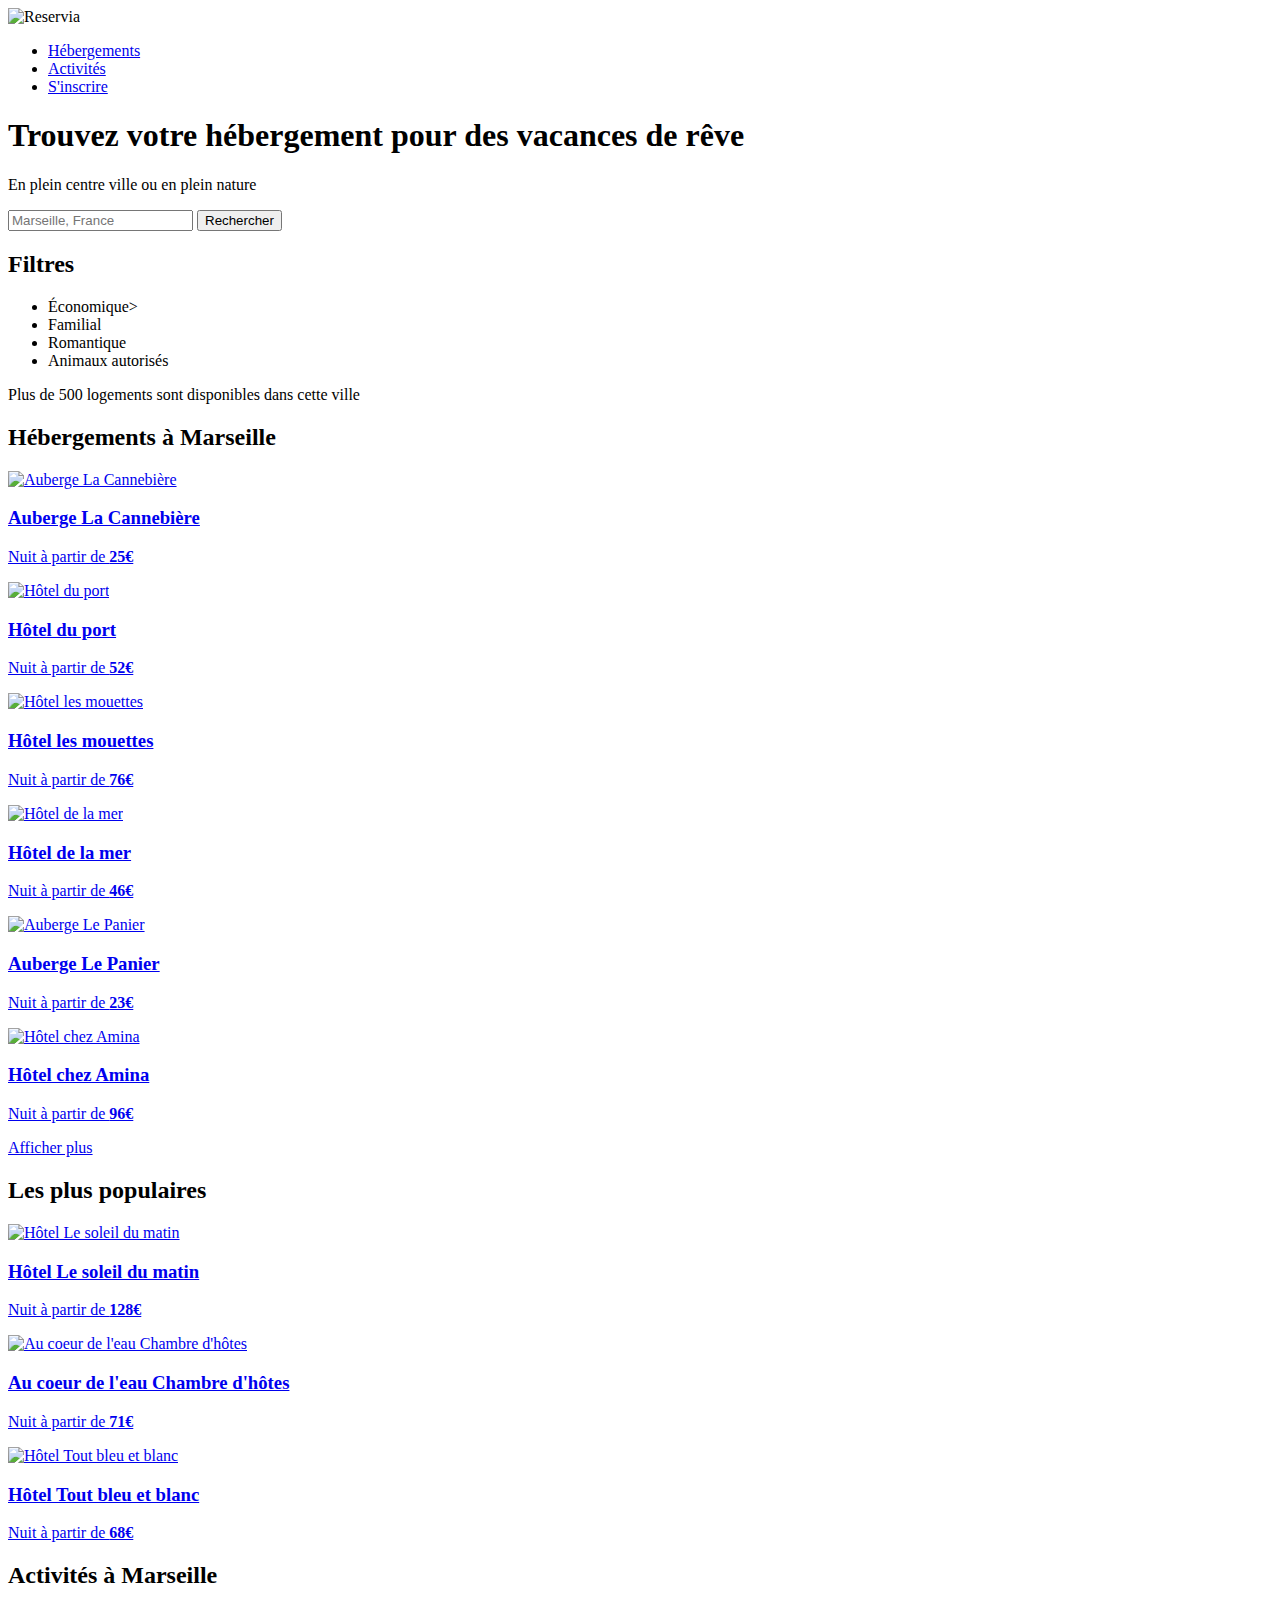
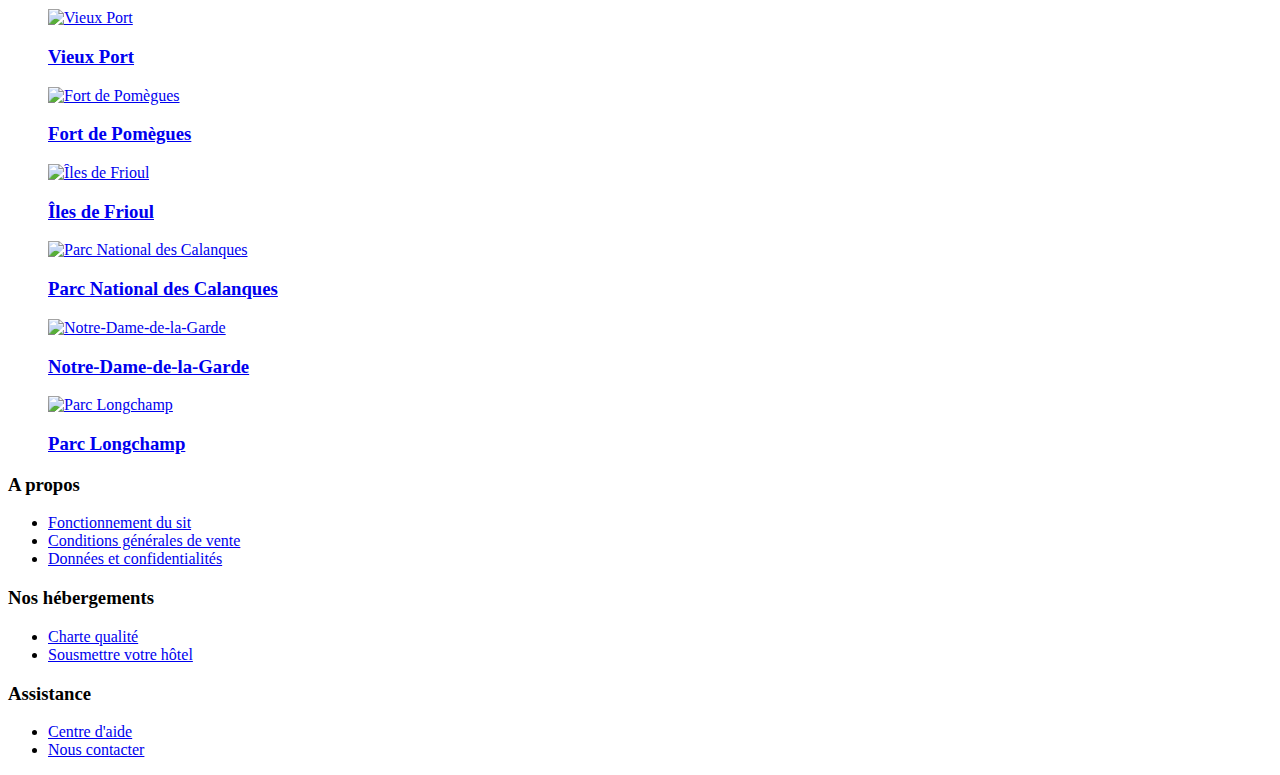
==== commit 6a81cd3b: "etape 0612" ====
--- a/text.html
+++ b/text.html
@@ -16,8 +16,8 @@
             </div>
             <nav class="Nav"> <!-- UL LI -->
                 <ul>
-                    <li><a class="NavLink1" href="#hosting">Hébergements</a></li>
-                    <li><a class="NavLink2" href="activity">Activités</a></li>
+                    <li><a class="NavLink1" href="#Hosting">Hébergements</a></li>
+                    <li><a class="NavLink2" href="#Activity">Activités</a></li>
                     <li><a class="SignUpLink" href="#">S'inscrire</a></li>
                 </ul>
             </nav>
@@ -27,7 +27,7 @@
         <main class="Main">
 
             <!-- Search -->
-            <section class="Search">
+            <section id="Search">
                 <div class="SearchHeader">  <!-- SearchHeader -->
                     <h1>Trouvez votre hébergement pour des vacances de rêve</h1>
                     <p>En plein centre ville ou en plein nature</p>
@@ -68,122 +68,122 @@
 
 
             <!-- Hosting -->
-            <section class="Hosting">
+            <section id="Hosting">
                 <div class="HostingLeft">   <!-- HostingLeft -->
                     <div class="HostingLeftHeader">
                         <h2>Hébergements à Marseille</h2>
                     </div>
                     <div class="HostingLeftArticle1">
                         <a href="#">
-                            <figure class="HostingLeftArticleFigure">
+                            <div class="HostingLeftArticleFigure">
                                 <img class="HostingLeftArticleFigureImg" src="images/hosting/marcus-loke-WQJvWU_HZFo-unsplash.jpg"
                                 alt="Auberge La Cannebière">
-                                <figcaption class="HostingLeftArticleFigureCaption">
-                                    <h3>Auberge La Cannebière</h3>
-                                </figcaption>
-                            </figure>
-                            <p class="HostingLeftArticlePrice">Nuit à partir de <strong>25€</strong></p>
-                            <div class="HostingLeftArticleGrade">
-                                <i class="fas fa-star"></i>
-                                <i class="fas fa-star"></i>
-                                <i class="fas fa-star"></i>
-                                <i class="fas fa-star"></i>
-                                <i class="fas fa-star" style="color:lightgrey"></i> </i> 
+                            </div>
+                            <div class="HostingLeftArticleContent">
+                                <h3>Auberge La Cannebière</h3>
+                                <p class="HostingLeftArticlePrice">Nuit à partir de <strong>25€</strong></p>
+                                <div class="HostingLeftArticleGrade">
+                                    <i class="fas fa-star"></i>
+                                    <i class="fas fa-star"></i>
+                                    <i class="fas fa-star"></i>
+                                    <i class="fas fa-star"></i>
+                                    <i class="fas fa-star" style="color:lightgrey"></i> </i> 
+                                </div>
                             </div>
                         </a>
                     </div>
                     <div class="HostingLeftArticle2">
                         <a href="#">
-                            <figure class="HostingLeftArticleFigure">
+                            <div class="HostingLeftArticleFigure">
                                <img class="HostingLeftArticleFigureImg" src="images/hosting/fred-kleber-gTbaxaVLvsg-unsplash.jpg"
                                alt="Hôtel du port">
-                               <figcaption class="hostingLeftArticleFigureCaption">
-                                    <h3>Hôtel du port</h3>
-                               </figcaption>
-                            </figure>
-                            <p class="HostingLeftArticlePrice">Nuit à partir de <strong>52€</strong></p>
-                            <div class="HostingLeftArticleGrade">
-                                <i class="fas fa-star"></i>
-                                <i class="fas fa-star"></i>
-                                <i class="fas fa-star"></i>
-                                <i class="fas fa-star"></i>
-                                <i class="fas fa-star"></i> 
-                            </div>
+                            </div>
+                            <div class="HostingLeftArticleContent">
+                                <h3>Hôtel du port</h3>
+                                <p class="HostingLeftArticlePrice">Nuit à partir de <strong>52€</strong></p>
+                                <div class="HostingLeftArticleGrade">
+                                    <i class="fas fa-star"></i>
+                                    <i class="fas fa-star"></i>
+                                    <i class="fas fa-star"></i>
+                                    <i class="fas fa-star"></i>
+                                    <i class="fas fa-star"></i> 
+                                </div>
+                            </div>         
                         </a>
                     </div>
                     <div class="HostingLeftArticle3">
                         <a href="#">
-                            <figure class="HostingLeftArticleFigure">
+                            <div class="HostingLeftArticleFigure">
                                <img class="HostingLeftArticleFigureImg" src="images/hosting/reisetopia-B8WIgxA_PFU-unsplash.jpg"
                                alt="Hôtel les mouettes">
-                               <figcaption class="hostingLeftArticleFigureCaption">
-                                    <h3>Hôtel les mouettes</h3>
-                               </figcaption>
-                            </figure>
-                            <p class="HostingLeftArticlePrice">Nuit à partir de <strong>76€</strong></p>
-                            <div class="HostingLeftArticleGrade">
-                                <i class="fas fa-star"></i>
-                                <i class="fas fa-star"></i>
-                                <i class="fas fa-star"></i>
-                                <i class="fas fa-star"></i>
-                                <i class="fas fa-star" style="color:lightgrey"></i> 
-                            </div>
+                            </div>
+                            <div class="HostingLeftArticleContent"> 
+                                <h3>Hôtel les mouettes</h3>
+                                <p class="HostingLeftArticlePrice">Nuit à partir de <strong>76€</strong></p>
+                                <div class="HostingLeftArticleGrade">
+                                    <i class="fas fa-star"></i>
+                                    <i class="fas fa-star"></i>
+                                    <i class="fas fa-star"></i>
+                                    <i class="fas fa-star"></i>
+                                    <i class="fas fa-star" style="color:lightgrey"></i> 
+                                </div>
+                            </div>           
                         </a>
                     </div>
                     <div class="HostingLeftArticle4">
                         <a href="#">
-                            <figure class="HostingLeftArticleFigure">
+                            <div class="HostingLeftArticleFigure">
                                <img class="HostingLeftArticleFigureImg" src="images/hosting/annie-spratt-Eg1qcIitAuA-unsplash.jpg"
                                alt="Hôtel de la mer">
-                               <figcaption class="hostingLeftArticleFigureCaption">
-                                    <h3>Hôtel de la mer</h3>
-                               </figcaption>
-                            </figure>
-                            <p class="HostingLeftArticlePrice">Nuit à partir de <strong>46€</strong></p>
-                            <div class="HostingLeftArticleGrade">
-                                <i class="fas fa-star"></i>
-                                <i class="fas fa-star"></i>
-                                <i class="fas fa-star"></i>
-                                <i class="fas fa-star" style="color:lightgrey"></i>
-                                <i class="fas fa-star" style="color:lightgrey"></i> 
-                            </div>
+                            </div>
+                            <div class="HostingLeftArticleContent">
+                                <h3>Hôtel de la mer</h3>
+                                <p class="HostingLeftArticlePrice">Nuit à partir de <strong>46€</strong></p>
+                                <div class="HostingLeftArticleGrade">
+                                    <i class="fas fa-star"></i>
+                                    <i class="fas fa-star"></i>
+                                    <i class="fas fa-star"></i>
+                                    <i class="fas fa-star" style="color:lightgrey"></i>
+                                    <i class="fas fa-star" style="color:lightgrey"></i> 
+                                </div>
+                            </div>           
                         </a>
                     </div>
                     <div class="HostingLeftArticle5">
                         <a href="#">
-                            <figure class="HostingLeftArticleFigure">
+                            <div class="HostingLeftArticleFigure">
                                <img class="HostingLeftArticleFigureImg" src="images/hosting/nicate-lee-kT-ZyaiwBe0-unsplash.jpg"
                                alt="Auberge Le Panier">
-                               <figcaption class="hostingLeftArticleFigureCaption">
-                                    <h3>Auberge Le Panier</h3>
-                               </figcaption>
-                            </figure>
-                            <p class="HostingLeftArticlePrice">Nuit à partir de <strong>23€</strong></p>
-                            <div class="HostingLeftArticleGrade">
-                                <i class="fas fa-star"></i>
-                                <i class="fas fa-star"></i>
-                                <i class="fas fa-star"></i>
-                                <i class="fas fa-star"></i>
-                                <i class="fas fa-star" style="color:lightgrey"></i> 
+                            </div>
+                            <div class="HostingLeftArticleContent">
+                                <h3>Auberge Le Panier</h3>
+                                <p class="HostingLeftArticlePrice">Nuit à partir de <strong>23€</strong></p>
+                                <div class="HostingLeftArticleGrade">
+                                    <i class="fas fa-star"></i>
+                                    <i class="fas fa-star"></i>
+                                    <i class="fas fa-star"></i>
+                                    <i class="fas fa-star"></i>
+                                    <i class="fas fa-star" style="color:lightgrey"></i> 
+                                </div>
                             </div>
                         </a>
                     </div>
                     <div class="HostingLeftArticle6">
                         <a href="#">
-                            <figure class="HostingLeftArticleFigure">
+                            <div class="HostingLeftArticleFigure">
                             <img class="HostingLeftArticleFigureImg" src="images/hosting/febrian-zakaria-M6S1WvfW68A-unsplash.jpg"
                            alt="Hôtel chez Amina">
-                            <figcaption class="hostingLeftArticleFigureCaption">
+                            </div>
+                            <div class="HostingLeftArticleContent"> 
                                 <h3>Hôtel chez Amina</h3>
-                            </figcaption>
-                            </figure>
-                            <p class="HostingLeftArticlePrice">Nuit à partir de <strong>96€</strong></p>
-                            <div class="HostingLeftArticleGrade">
-                                <i class="fas fa-star"></i>
-                                <i class="fas fa-star"></i>
-                                <i class="fas fa-star"></i>
-                                <i class="fas fa-star"></i>
-                                <i class="fas fa-star"></i> 
+                                <p class="HostingLeftArticlePrice">Nuit à partir de <strong>96€</strong></p>
+                                <div class="HostingLeftArticleGrade">
+                                    <i class="fas fa-star"></i>
+                                    <i class="fas fa-star"></i>
+                                    <i class="fas fa-star"></i>
+                                    <i class="fas fa-star"></i>
+                                    <i class="fas fa-star"></i> 
+                                </div>
                             </div>
                         </a>
                     </div>
@@ -194,7 +194,7 @@
                     <div class="HostingRightHeader">
                         <h2>Les plus populaires<i class="fas fa-chart-line"></i></h2>
                     </div>
-                    <article class="HostingRightArticle1">
+                    <div class="HostingRightArticle1">
                         <a href="#">
                            <div class="HostingRightArticleFigure">
                                <img class="HostingRightArticleFigureImg" src="images/hosting/emile-guillemot-Bj_rcSC5XfE-unsplash.jpg"
@@ -212,8 +212,8 @@
                                 </div>
                             </div>
                         </a>
-                    </article>
-                    <article class="HostingRightArticle2">
+                    </div>
+                    <div class="HostingRightArticle2">
                         <a href="#">
                            <div class="HostingRightArticleFigure">
                                <img class="HostingRightArticleFigureImg" src="images/hosting/aw-creative-VGs8z60yT2c-unsplash.jpg"
@@ -231,8 +231,8 @@
                                 </div>
                             </div>
                         </a>
-                    </article>
-                    <article class="HostingRightArticle3">
+                    </div>
+                    <div class="HostingRightArticle3">
                         <a href="#">
                            <div class="HostingRightArticleFigure">
                                <img class="HostingRightArticleFigureImg" src="images/hosting/febrian-zakaria-sjvU0THccQA-unsplash.jpg"
@@ -250,13 +250,13 @@
                                 </div>
                             </div>
                         </a>
-                    </article>
+                    </div>
                 </aside>
             </section>
 
 
             <!-- Activity -->
-            <section class="Activity">
+            <section id="Activity">
                 <div class="ActivityMain">
                     <div class="ActivityMainHeader">
                         <h2>Activités à Marseille</h2>
@@ -341,7 +341,7 @@
         </main>
 
         <!-- Footer -->
-        <footer class="Footer">
+        <footer id="Footer">
             <div class="FooterContent"> <!-- UL LI -->
                 <div class="FooterContent1">
                     <h3 class="FooterContentTitle">A propos</h3>
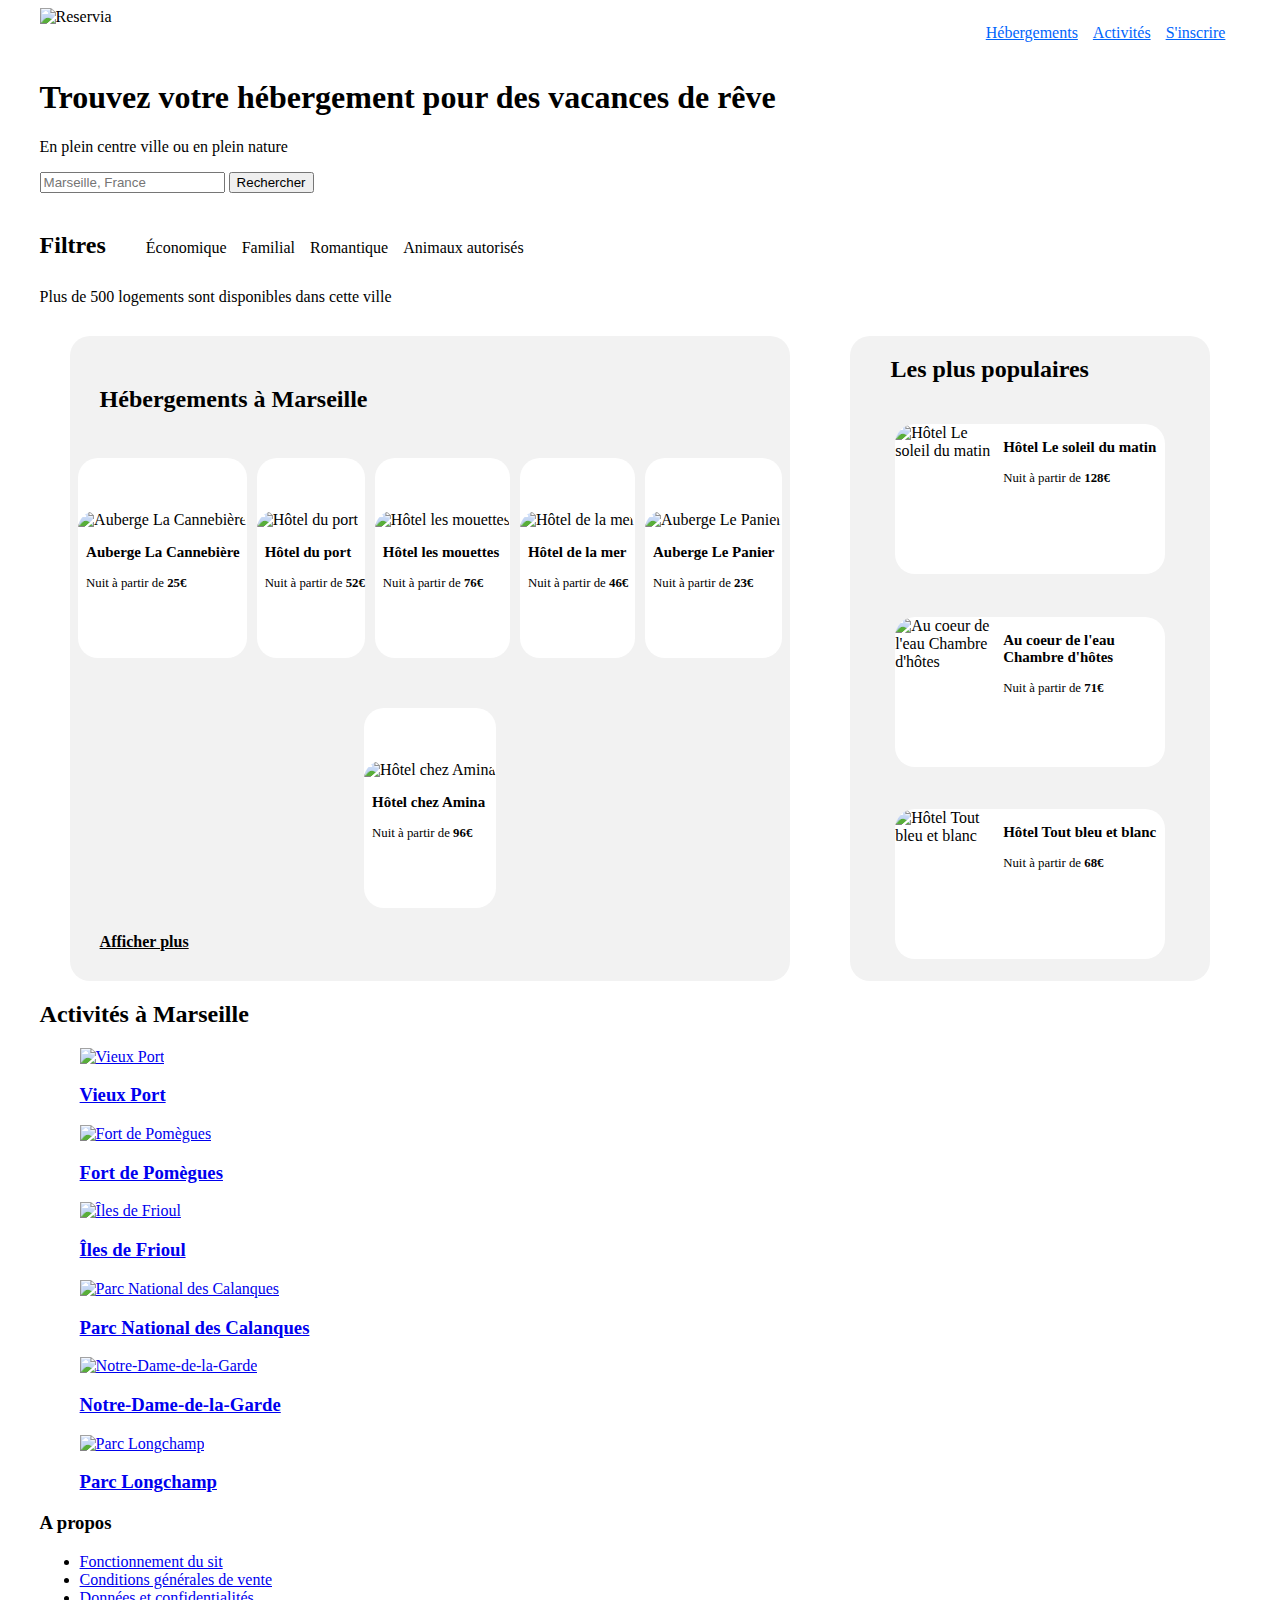
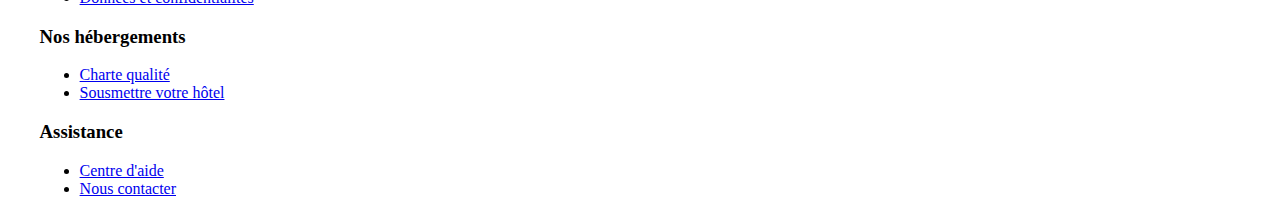
==== commit daeb54b9: "etape 0614" ====
--- a/text.html
+++ b/text.html
@@ -2,6 +2,7 @@
 <html lang="fr"> 
 <head>
     <meta charset="UTF-8"/>
+    <link rel="stylesheet" href="style/style.css" />
     <script src="https://kit.fontawesome.com/93ef2a59b8.js" crossorigin="anonymous"></script>
     <title>Reservia</title>
 </head>
@@ -10,15 +11,15 @@
     <div class="BodyMain">
 
         <!-- Header -->
-        <header>
-            <div class="Logo"> 
-                <img class="LogoImage" src="images/logo/Reservia.svg" alt="Reservia">
+        <header id="Header">
+            <div class="HeaderLogo"> 
+                <img class="HeaderLogoImage" src="images/logo/Reservia.svg" alt="Reservia">
             </div>
-            <nav class="Nav"> <!-- UL LI -->
+            <nav class="HeaderNav"> <!-- UL LI -->
                 <ul>
-                    <li><a class="NavLink1" href="#Hosting">Hébergements</a></li>
-                    <li><a class="NavLink2" href="#Activity">Activités</a></li>
-                    <li><a class="SignUpLink" href="#">S'inscrire</a></li>
+                    <li><a class="HeaderNavLink" href="#Hosting">Hébergements</a></li>
+                    <li><a class="HeaderNavLink" href="#Activity">Activités</a></li>
+                    <li><a class="HeaderSignUpLink" href="#">S'inscrire</a></li>
                 </ul>
             </nav>
          </header>
@@ -38,12 +39,12 @@
                     <input type="submit" value="Rechercher">
                 </form>            
                 <div class="SearchFilter"> <!-- SearchFilters -->
-                    <h2>Filtres</h2>
+                    <h2 class="SearchFilterTitle">Filtres</h2>
                     <div class="SearchFilters"> <!-- UL LI -->
-                        <ul>
+                        <ul class="SearchFilterList">
                             <li class="SearchFilter1">
                                 <i class="fas fa-money-bill-wave"></i>
-                                <span class="SearchFilterTitle1">Économique></span>
+                                <span class="SearchFilterTitle1">Économique</span>
                             </li>
                             <li class="SearchFilter2">
                                 <i class="fas fa-child"></i>  
@@ -59,10 +60,10 @@
                             </li>
                         </ul>
                     </div>
-                    <div class="SearchResult">
-                            <i class="fas fa-info"></i>
-                            <span>Plus de 500 logements sont disponibles dans cette ville</span>
-                    </div>
+                </div>
+                <div class="SearchResult"> <!-- SearchResult -->
+                    <i class="fas fa-info"></i>
+                    <span>Plus de 500 logements sont disponibles dans cette ville</span>
                 </div>
             </section>
 
@@ -70,11 +71,9 @@
             <!-- Hosting -->
             <section id="Hosting">
                 <div class="HostingLeft">   <!-- HostingLeft -->
-                    <div class="HostingLeftHeader">
-                        <h2>Hébergements à Marseille</h2>
-                    </div>
-                    <div class="HostingLeftArticle1">
-                        <a href="#">
+                    <h2>Hébergements à Marseille</h2>
+                    <div class="HostingLeftArticles">
+                        <div class="HostingLeftArticle">
                             <div class="HostingLeftArticleFigure">
                                 <img class="HostingLeftArticleFigureImg" src="images/hosting/marcus-loke-WQJvWU_HZFo-unsplash.jpg"
                                 alt="Auberge La Cannebière">
@@ -87,13 +86,11 @@
                                     <i class="fas fa-star"></i>
                                     <i class="fas fa-star"></i>
                                     <i class="fas fa-star"></i>
-                                    <i class="fas fa-star" style="color:lightgrey"></i> </i> 
-                                </div>
-                            </div>
-                        </a>
-                    </div>
-                    <div class="HostingLeftArticle2">
-                        <a href="#">
+                                    <i class="fas fa-star" style="color:lightgrey"></i> 
+                                </div>
+                            </div>
+                        </div>
+                        <div class="HostingLeftArticle">
                             <div class="HostingLeftArticleFigure">
                                <img class="HostingLeftArticleFigureImg" src="images/hosting/fred-kleber-gTbaxaVLvsg-unsplash.jpg"
                                alt="Hôtel du port">
@@ -109,10 +106,8 @@
                                     <i class="fas fa-star"></i> 
                                 </div>
                             </div>         
-                        </a>
-                    </div>
-                    <div class="HostingLeftArticle3">
-                        <a href="#">
+                        </div>
+                        <div class="HostingLeftArticle">
                             <div class="HostingLeftArticleFigure">
                                <img class="HostingLeftArticleFigureImg" src="images/hosting/reisetopia-B8WIgxA_PFU-unsplash.jpg"
                                alt="Hôtel les mouettes">
@@ -128,10 +123,8 @@
                                     <i class="fas fa-star" style="color:lightgrey"></i> 
                                 </div>
                             </div>           
-                        </a>
-                    </div>
-                    <div class="HostingLeftArticle4">
-                        <a href="#">
+                        </div>
+                        <div class="HostingLeftArticle">
                             <div class="HostingLeftArticleFigure">
                                <img class="HostingLeftArticleFigureImg" src="images/hosting/annie-spratt-Eg1qcIitAuA-unsplash.jpg"
                                alt="Hôtel de la mer">
@@ -147,10 +140,8 @@
                                     <i class="fas fa-star" style="color:lightgrey"></i> 
                                 </div>
                             </div>           
-                        </a>
-                    </div>
-                    <div class="HostingLeftArticle5">
-                        <a href="#">
+                        </div>
+                        <div class="HostingLeftArticle">
                             <div class="HostingLeftArticleFigure">
                                <img class="HostingLeftArticleFigureImg" src="images/hosting/nicate-lee-kT-ZyaiwBe0-unsplash.jpg"
                                alt="Auberge Le Panier">
@@ -166,10 +157,8 @@
                                     <i class="fas fa-star" style="color:lightgrey"></i> 
                                 </div>
                             </div>
-                        </a>
-                    </div>
-                    <div class="HostingLeftArticle6">
-                        <a href="#">
+                        </div>
+                        <div class="HostingLeftArticle">
                             <div class="HostingLeftArticleFigure">
                             <img class="HostingLeftArticleFigureImg" src="images/hosting/febrian-zakaria-M6S1WvfW68A-unsplash.jpg"
                            alt="Hôtel chez Amina">
@@ -185,24 +174,27 @@
                                     <i class="fas fa-star"></i> 
                                 </div>
                             </div>
-                        </a>
-                    </div>
-                        <a class="HostingLeftMoreArticle" href="#">Afficher plus</a>
-                    </div>
-
-                <aside class="HostingRight">    <!-- HostingRight -->
+                        </div>
+                    </div>
+                        <a href="#">Afficher plus</a>
+                </div>
+
+                <div class="HostingRight">    <!-- HostingRight -->
                     <div class="HostingRightHeader">
-                        <h2>Les plus populaires<i class="fas fa-chart-line"></i></h2>
-                    </div>
-                    <div class="HostingRightArticle1">
-                        <a href="#">
+                        <h2>Les plus populaires</h2>
+                        <i class="fas fa-chart-line"></i>
+                    </div>
+                    <div class="HostingRightArticles">
+                    <div class="HostingRightArticle">
                            <div class="HostingRightArticleFigure">
                                <img class="HostingRightArticleFigureImg" src="images/hosting/emile-guillemot-Bj_rcSC5XfE-unsplash.jpg"
                                alt="Hôtel Le soleil du matin">
                             </div>
                             <div class="HostingRightArticleContent">
+                                <div class="HostingRightArticleContentTitle">
                                 <h3>Hôtel Le soleil du matin</h3>
                                 <p class="HostingRightArticlePrice">Nuit à partir de <strong>128€</strong></p>
+                                </div>
                                 <div class="HostingRightArticleGrade">
                                 <i class="fas fa-star"></i>
                                 <i class="fas fa-star"></i>
@@ -211,17 +203,17 @@
                                 <i class="fas fa-star"></i> <!-- Comment faire???-->
                                 </div>
                             </div>
-                        </a>
-                    </div>
-                    <div class="HostingRightArticle2">
-                        <a href="#">
+                    </div>
+                    <div class="HostingRightArticle">
                            <div class="HostingRightArticleFigure">
                                <img class="HostingRightArticleFigureImg" src="images/hosting/aw-creative-VGs8z60yT2c-unsplash.jpg"
                                alt="Au coeur de l'eau Chambre d'hôtes">
                             </div>
                             <div class="HostingRightArticleContent">
+                                <div class="HostingRightArticleContentTitle">
                                 <h3>Au coeur de l'eau Chambre d'hôtes</h3>
                                 <p class="HostingRightArticlePrice">Nuit à partir de <strong>71€</strong></p>
+                                </div>
                                 <div class="HostingRightArticleGrade">
                                 <i class="fas fa-star"></i>
                                 <i class="fas fa-star"></i>
@@ -230,17 +222,17 @@
                                 <i class="fas fa-star"></i> <!-- Comment faire???-->
                                 </div>
                             </div>
-                        </a>
-                    </div>
-                    <div class="HostingRightArticle3">
-                        <a href="#">
+                    </div>
+                    <div class="HostingRightArticle">
                            <div class="HostingRightArticleFigure">
                                <img class="HostingRightArticleFigureImg" src="images/hosting/febrian-zakaria-sjvU0THccQA-unsplash.jpg"
                                alt="Hôtel Tout bleu et blanc">
                             </div>
                             <div class="HostingRightArticleContent">
+                                <div class="HostingRightArticleContentTitle">  
                                 <h3>Hôtel Tout bleu et blanc</h3>
                                 <p class="HostingRightArticlePrice">Nuit à partir de <strong>68€</strong></p>
+                                </div>
                                 <div class="HostingRightArticleGrade">
                                 <i class="fas fa-star"></i>
                                 <i class="fas fa-star"></i>
@@ -249,9 +241,9 @@
                                 <i class="fas fa-star"></i> <!-- Comment faire???-->
                                 </div>
                             </div>
-                        </a>
-                    </div>
-                </aside>
+                    </div>
+                    </div>
+                </div>
             </section>
 
 
--- a/style/style.css
+++ b/style/style.css
@@ -0,0 +1,185 @@
+@font-face {
+    font-family: 'Raleway-Regular';
+    src: url(Raleway-Regular.ttf);
+}
+
+.BodyMain {
+    max-width: 95%;
+    margin: auto;
+  }
+
+
+/* HEADER */
+
+header {
+    display: flex;
+    justify-content: space-between;
+}
+
+header nav ul {
+    list-style-type: none;
+    display: flex;
+}
+
+header nav ul li {
+    margin-right: 15px;
+}
+
+.HeaderNavLink {
+    color: #0065FC;
+}
+
+.HeaderSignUpLink {
+    color: #0065FC;
+}
+
+
+/* SEARCH */
+
+.SearchFilter {
+    display: flex;
+    margin-top: 30px;
+}
+
+.SearchFilterTitle {
+    display: flex;
+    align-items: center;
+    margin: 0 0 5px 0; /* Comment definir margin en px */
+}
+
+.SearchFilterList {
+    list-style-type: none;
+    display: flex;
+}
+
+.SearchFilterList li {
+    margin-right: 15px;
+}
+
+.SearchResult {
+    display: flex;
+    align-items: center;
+    margin: 15px 0 30px 0;
+}
+
+
+/* HOSTING */
+
+#Hosting {
+    display: flex;
+    justify-content: space-around;
+}
+
+.HostingLeft {
+    background-color: #F2F2F2;
+    width: 60%;
+    border-radius: 20px;
+    display: flex;
+    flex-direction: column;
+    justify-content: space-between;
+}
+
+.HostingLeft h2 {
+    padding-top: 30px;
+    padding-left: 30px;
+}
+
+.HostingLeft a {
+    color: black;
+    font-weight: bold;
+    padding-left: 30px;
+    padding-bottom: 30px;
+  }
+
+.HostingLeftArticles {
+    display: flex;
+    flex-direction: row;
+    flex-wrap: wrap;
+    justify-content: center;
+    align-items: center;
+}
+
+.HostingLeftArticle {
+    background-color: white;
+    border-radius: 20px;
+    height: 250px;
+    max-height: 40%;
+    max-width: 30%;
+    margin: 0 5px 0 5px;
+    display: flex;
+    flex-direction: column;
+    justify-content: center;
+}
+
+.HostingLeftArticleFigure {
+    width: 100%;
+    border-top-left-radius: 20px;
+    border-top-right-radius: 20px;
+    overflow: hidden;
+}
+
+.HostingLeftArticleFigureImg {
+    width: 100%;
+    height: 100%;
+    object-fit: cover;
+    object-position: center;
+}
+
+.HostingLeftArticleContent {
+    font-size: 0.8em;
+    padding: 0 0 0 0.5rem;
+}
+
+.HostingRight {
+    background-color: #F2F2F2;
+    width: 30%;
+    border-radius: 20px;
+    display: flex;
+    flex-direction: column;
+    justify-content: space-between;
+}
+
+.HostingRightHeader {
+    display: flex;
+    align-items: center;
+    justify-content: space-around;
+}
+
+.HostingRightArticles {
+    display: flex;
+    flex-direction: column;
+    justify-content: space-around;
+    align-items: center;
+    flex: 1;
+}
+
+.HostingRightArticle {
+    background-color: white;
+    border-radius: 20px;
+    max-width: 75%;
+    display: flex;
+    height: 150px;
+}
+
+.HostingRightArticleContent {
+    height: 100%;
+    display: flex;
+    flex-direction: column;
+    justify-content: space-between;
+    font-size: 0.8em; /* Comment régler le dépassement */
+}
+
+.HostingRightArticleFigure {
+    height: 100%;
+    max-width: 40%;
+    overflow: hidden;
+    border-top-left-radius: 20px;
+    border-bottom-left-radius: 20px;
+}
+
+.HostingRightArticleFigureImg {
+    width: 100%;
+    height: 100%;
+    object-fit: cover;
+    object-position: center;
+}
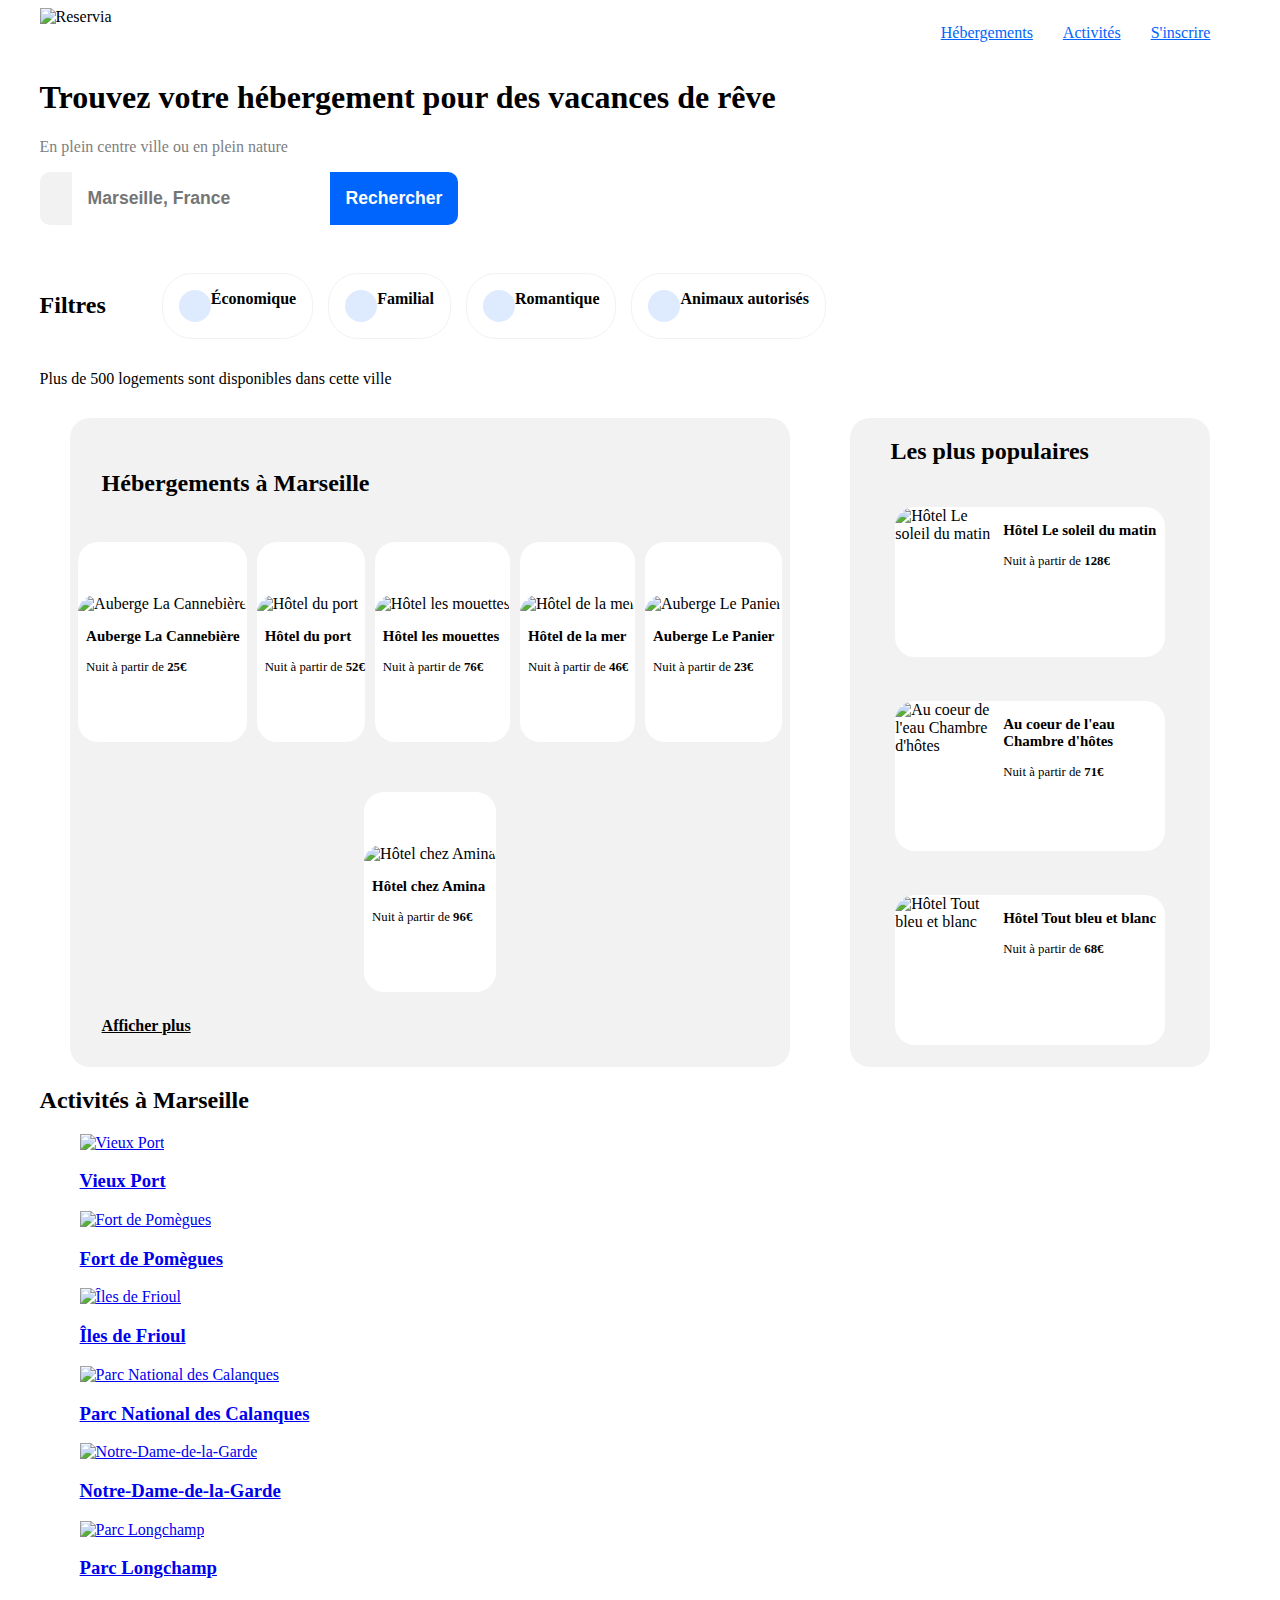
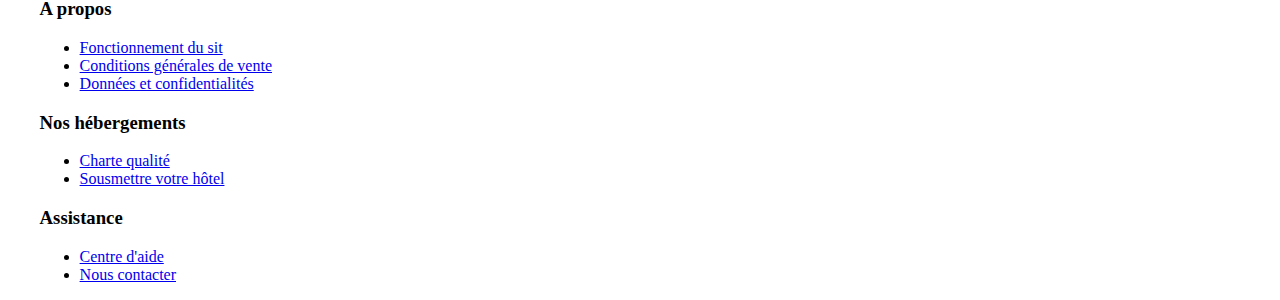
==== commit b50baab6: "etape 0615-1" ====
--- a/text.html
+++ b/text.html
@@ -34,29 +34,41 @@
                     <p>En plein centre ville ou en plein nature</p>
                 </div>
                 <form class="SearchForm" method="post" action="#">  <!-- SearchForm -->
+                    <div class="SearchFormIcon">
                     <i class="fas fa-map-marker-alt"></i>
+                    </div>
                     <input type="search" placeholder="Marseille, France">
-                    <input type="submit" value="Rechercher">
+                    <button type="submit" class="SearchFormButton">
+                        <span>Rechercher</span>
+                    </button>
                 </form>            
-                <div class="SearchFilter"> <!-- SearchFilters -->
+                <div class="SearchFilters"> <!-- SearchFilters -->
                     <h2 class="SearchFilterTitle">Filtres</h2>
-                    <div class="SearchFilters"> <!-- UL LI -->
+                    <div class="SearchFilter"> <!-- UL LI -->
                         <ul class="SearchFilterList">
-                            <li class="SearchFilter1">
+                            <li class="SearchFilterButton">
+                                <div class="SearchFilterButtonIcon">
                                 <i class="fas fa-money-bill-wave"></i>
-                                <span class="SearchFilterTitle1">Économique</span>
+                                </div>
+                                <span>Économique</span>
                             </li>
-                            <li class="SearchFilter2">
-                                <i class="fas fa-child"></i>  
-                                <span class="SearchFilterTitle2">Familial</span>
+                            <li class="SearchFilterButton">
+                                <div class="SearchFilterButtonIcon">
+                                <i class="fas fa-child"></i>
+                                </div>
+                                <span>Familial</span>
                             </li>
-                            <li>
+                            <li class="SearchFilterButton">
+                                <div class="SearchFilterButtonIcon">
                                 <i class="fas fa-heart"></i>
-                                <span class="SearchFilterTitle3">Romantique</span>
+                                </div>
+                                <span>Romantique</span>
                             </li>
-                            <li>
+                            <li class="SearchFilterButton">
+                                <div class="SearchFilterButtonIcon">
                                 <i class="fas fa-dog"></i>
-                                <span class="SearchFilterTitle4">Animaux autorisés</span>
+                                </div>
+                                <span>Animaux autorisés</span>
                             </li>
                         </ul>
                     </div>
--- a/style/style.css
+++ b/style/style.css
@@ -22,7 +22,7 @@
 }
 
 header nav ul li {
-    margin-right: 15px;
+    margin-right: 30px;
 }
 
 .HeaderNavLink {
@@ -36,20 +36,81 @@
 
 /* SEARCH */
 
+.Search {
+    display: flex;
+    flex-direction: column;
+  }
+
+.SearchHeader p {
+    color: gray;
+}
+
+.SearchForm {
+    display: flex;
+}
+
+.SearchForm input {
+    border: none;
+    font-weight: bold;
+    font-size: 1.1em;
+    padding-left: 1rem;
+}
+
+.SearchFormIcon {
+    display: flex;
+    align-items: center;
+    justify-content: center;
+    padding: 1rem;
+    background-color: #F2F2F2;
+    border-top-left-radius: 10px;
+    border-bottom-left-radius: 10px;
+    border-right: none;
+  }
+
+  .SearchFormButton {
+    color: white;
+    background-color: #0065fc;
+    border: none;
+    padding: 1rem;
+    border-top-right-radius: 10px;
+    border-bottom-right-radius: 10px;
+    font-weight: bold;
+    font-size: 1.1em;
+  }
+
+.SearchFilters {
+    display: flex;
+    align-items: center;
+    margin-top: 2rem;
+}
+
 .SearchFilter {
-    display: flex;
-    margin-top: 30px;
-}
-
-.SearchFilterTitle {
-    display: flex;
-    align-items: center;
-    margin: 0 0 5px 0; /* Comment definir margin en px */
-}
+    margin-left: 1rem;
+  }
 
 .SearchFilterList {
     list-style-type: none;
     display: flex;
+}
+
+.SearchFilterButton {
+    display: flex;
+    background-color: white;
+    border: 1px solid #F2F2F2;
+    border-radius: 30px;
+    padding: 1rem;
+    font-weight: bold;
+    
+}
+
+.SearchFilterButtonIcon {
+    background-color: #DEEBFF;
+    display: flex;
+    align-items: center;
+    justify-content: center;
+    color: #0065FC;
+    border-radius: 30px;
+    padding:1rem;
 }
 
 .SearchFilterList li {
@@ -80,15 +141,15 @@
 }
 
 .HostingLeft h2 {
-    padding-top: 30px;
-    padding-left: 30px;
+    padding-top: 2rem;
+    padding-left: 2rem;
 }
 
 .HostingLeft a {
     color: black;
     font-weight: bold;
-    padding-left: 30px;
-    padding-bottom: 30px;
+    padding-left: 2rem;
+    padding-bottom: 2rem;
   }
 
 .HostingLeftArticles {
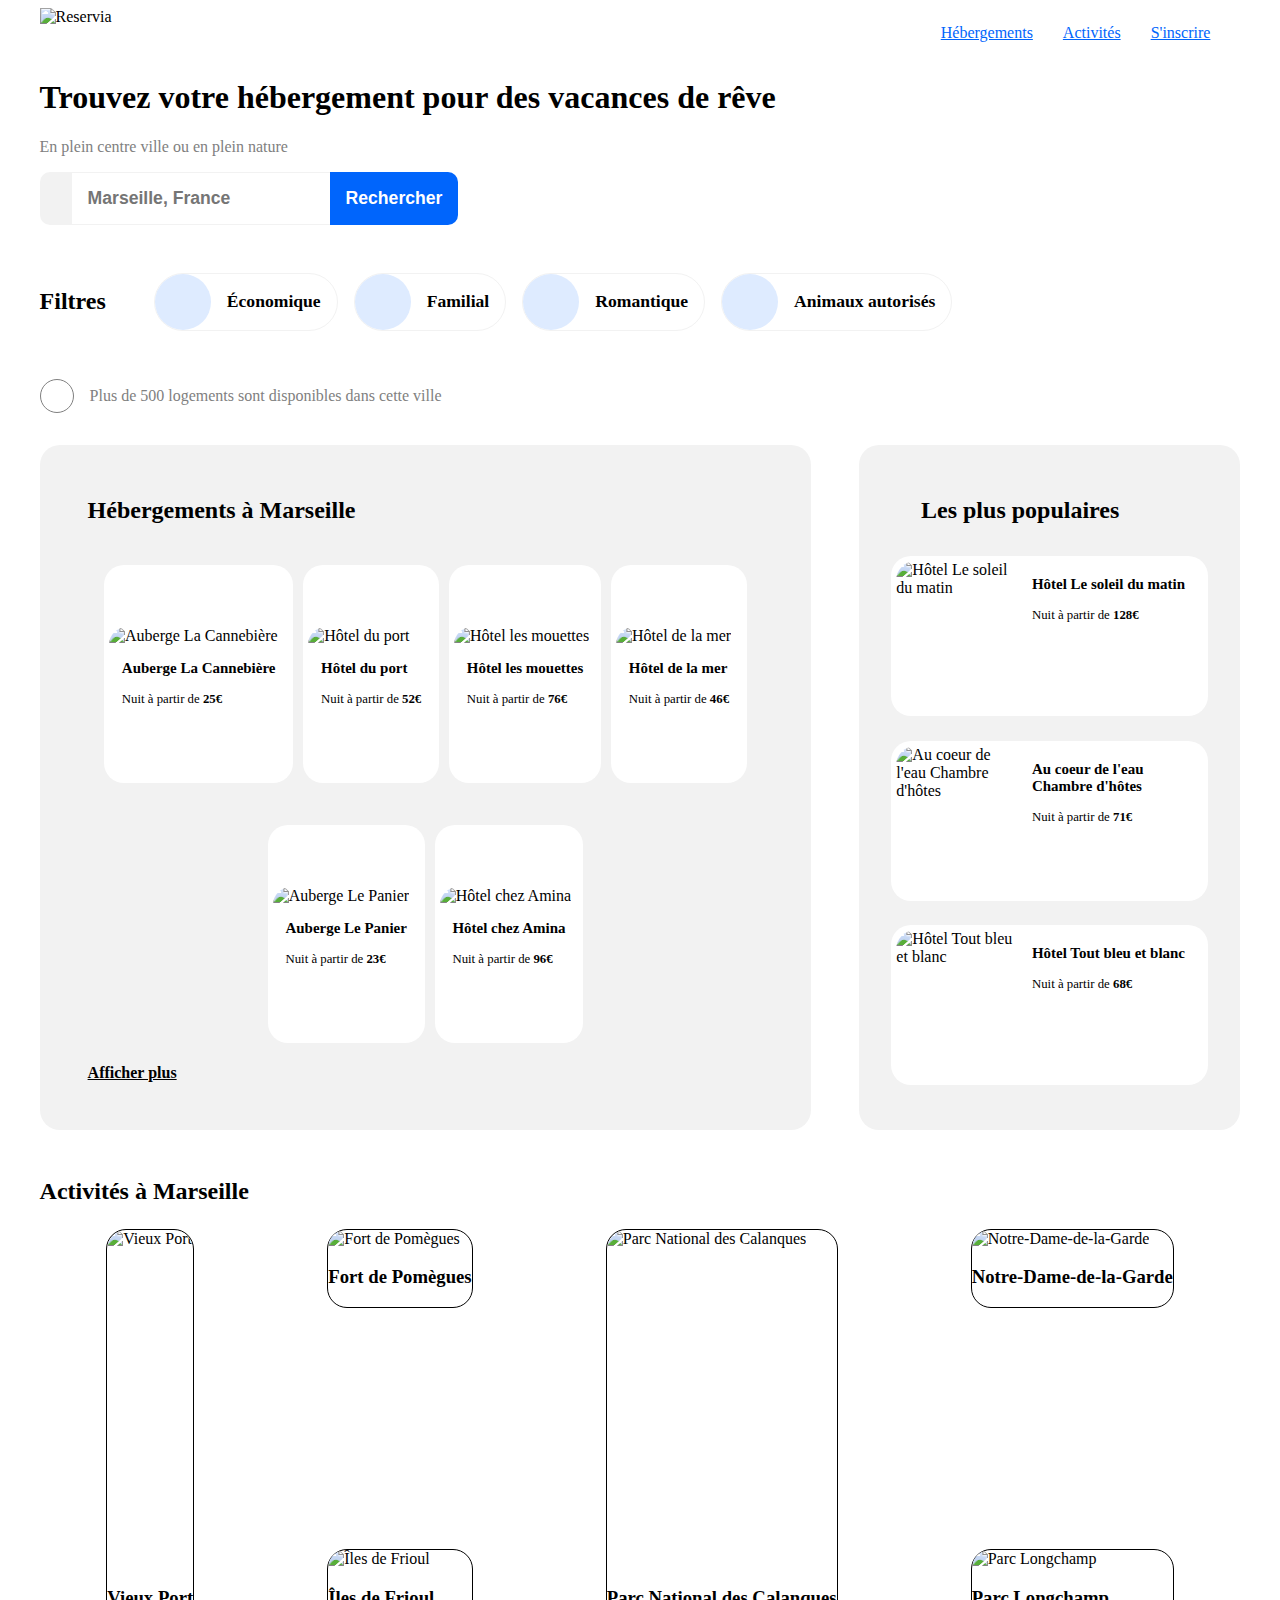
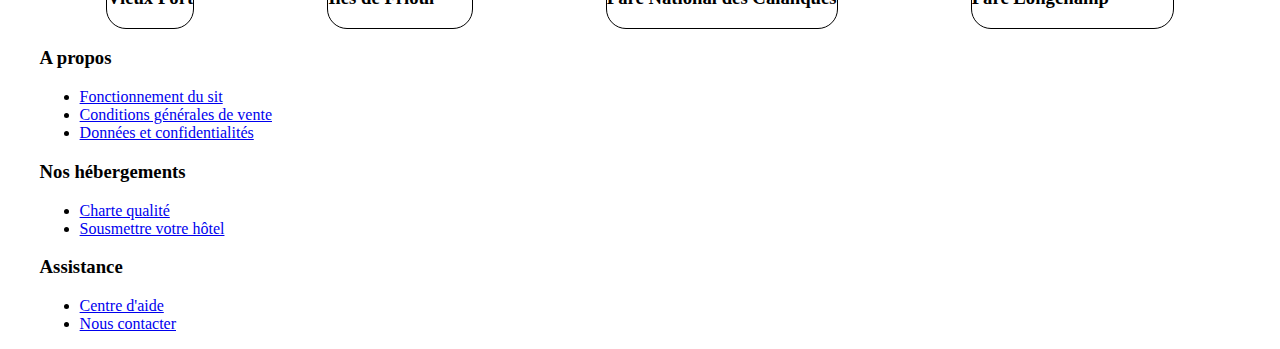
==== commit bae37ed3: "etape 0615-6" ====
--- a/text.html
+++ b/text.html
@@ -74,7 +74,9 @@
                     </div>
                 </div>
                 <div class="SearchResult"> <!-- SearchResult -->
+                    <div class="SearchResultIcon">
                     <i class="fas fa-info"></i>
+                    </div>
                     <span>Plus de 500 logements sont disponibles dans cette ville</span>
                 </div>
             </section>
@@ -94,11 +96,11 @@
                                 <h3>Auberge La Cannebière</h3>
                                 <p class="HostingLeftArticlePrice">Nuit à partir de <strong>25€</strong></p>
                                 <div class="HostingLeftArticleGrade">
-                                    <i class="fas fa-star"></i>
-                                    <i class="fas fa-star"></i>
-                                    <i class="fas fa-star"></i>
-                                    <i class="fas fa-star"></i>
-                                    <i class="fas fa-star" style="color:lightgrey"></i> 
+                                    <i class="fas fa-star blue"></i>
+                                    <i class="fas fa-star blue"></i>
+                                    <i class="fas fa-star blue"></i>
+                                    <i class="fas fa-star blue"></i>
+                                    <i class="fas fa-star lightgray"></i> 
                                 </div>
                             </div>
                         </div>
@@ -111,11 +113,11 @@
                                 <h3>Hôtel du port</h3>
                                 <p class="HostingLeftArticlePrice">Nuit à partir de <strong>52€</strong></p>
                                 <div class="HostingLeftArticleGrade">
-                                    <i class="fas fa-star"></i>
-                                    <i class="fas fa-star"></i>
-                                    <i class="fas fa-star"></i>
-                                    <i class="fas fa-star"></i>
-                                    <i class="fas fa-star"></i> 
+                                    <i class="fas fa-star blue"></i>
+                                    <i class="fas fa-star blue"></i>
+                                    <i class="fas fa-star blue"></i>
+                                    <i class="fas fa-star blue"></i>
+                                    <i class="fas fa-star blue"></i> 
                                 </div>
                             </div>         
                         </div>
@@ -128,11 +130,11 @@
                                 <h3>Hôtel les mouettes</h3>
                                 <p class="HostingLeftArticlePrice">Nuit à partir de <strong>76€</strong></p>
                                 <div class="HostingLeftArticleGrade">
-                                    <i class="fas fa-star"></i>
-                                    <i class="fas fa-star"></i>
-                                    <i class="fas fa-star"></i>
-                                    <i class="fas fa-star"></i>
-                                    <i class="fas fa-star" style="color:lightgrey"></i> 
+                                    <i class="fas fa-star blue"></i>
+                                    <i class="fas fa-star blue"></i>
+                                    <i class="fas fa-star blue"></i>
+                                    <i class="fas fa-star blue"></i>
+                                    <i class="fas fa-star lightgray"></i> 
                                 </div>
                             </div>           
                         </div>
@@ -145,11 +147,11 @@
                                 <h3>Hôtel de la mer</h3>
                                 <p class="HostingLeftArticlePrice">Nuit à partir de <strong>46€</strong></p>
                                 <div class="HostingLeftArticleGrade">
-                                    <i class="fas fa-star"></i>
-                                    <i class="fas fa-star"></i>
-                                    <i class="fas fa-star"></i>
-                                    <i class="fas fa-star" style="color:lightgrey"></i>
-                                    <i class="fas fa-star" style="color:lightgrey"></i> 
+                                    <i class="fas fa-star blue"></i>
+                                    <i class="fas fa-star blue"></i>
+                                    <i class="fas fa-star blue"></i>
+                                    <i class="fas fa-star lightgray"></i>
+                                    <i class="fas fa-star lightgray"></i> 
                                 </div>
                             </div>           
                         </div>
@@ -162,11 +164,11 @@
                                 <h3>Auberge Le Panier</h3>
                                 <p class="HostingLeftArticlePrice">Nuit à partir de <strong>23€</strong></p>
                                 <div class="HostingLeftArticleGrade">
-                                    <i class="fas fa-star"></i>
-                                    <i class="fas fa-star"></i>
-                                    <i class="fas fa-star"></i>
-                                    <i class="fas fa-star"></i>
-                                    <i class="fas fa-star" style="color:lightgrey"></i> 
+                                    <i class="fas fa-star blue"></i>
+                                    <i class="fas fa-star blue"></i>
+                                    <i class="fas fa-star blue"></i>
+                                    <i class="fas fa-star blue"></i>
+                                    <i class="fas fa-star lightgray"></i> 
                                 </div>
                             </div>
                         </div>
@@ -179,11 +181,11 @@
                                 <h3>Hôtel chez Amina</h3>
                                 <p class="HostingLeftArticlePrice">Nuit à partir de <strong>96€</strong></p>
                                 <div class="HostingLeftArticleGrade">
-                                    <i class="fas fa-star"></i>
-                                    <i class="fas fa-star"></i>
-                                    <i class="fas fa-star"></i>
-                                    <i class="fas fa-star"></i>
-                                    <i class="fas fa-star"></i> 
+                                    <i class="fas fa-star blue"></i>
+                                    <i class="fas fa-star blue"></i>
+                                    <i class="fas fa-star blue"></i>
+                                    <i class="fas fa-star blue"></i>
+                                    <i class="fas fa-star blue"></i> 
                                 </div>
                             </div>
                         </div>
@@ -208,11 +210,11 @@
                                 <p class="HostingRightArticlePrice">Nuit à partir de <strong>128€</strong></p>
                                 </div>
                                 <div class="HostingRightArticleGrade">
-                                <i class="fas fa-star"></i>
-                                <i class="fas fa-star"></i>
-                                <i class="fas fa-star"></i>
-                                <i class="fas fa-star"></i>
-                                <i class="fas fa-star"></i> <!-- Comment faire???-->
+                                <i class="fas fa-star blue"></i>
+                                <i class="fas fa-star blue"></i>
+                                <i class="fas fa-star blue"></i>
+                                <i class="fas fa-star blue"></i>
+                                <i class="fas fa-star blue"></i> 
                                 </div>
                             </div>
                     </div>
@@ -227,11 +229,11 @@
                                 <p class="HostingRightArticlePrice">Nuit à partir de <strong>71€</strong></p>
                                 </div>
                                 <div class="HostingRightArticleGrade">
-                                <i class="fas fa-star"></i>
-                                <i class="fas fa-star"></i>
-                                <i class="fas fa-star"></i>
-                                <i class="fas fa-star"></i>
-                                <i class="fas fa-star"></i> <!-- Comment faire???-->
+                                <i class="fas fa-star blue"></i>
+                                <i class="fas fa-star blue"></i>
+                                <i class="fas fa-star blue"></i>
+                                <i class="fas fa-star blue"></i>
+                                <i class="fas fa-star lightgray"></i> 
                                 </div>
                             </div>
                     </div>
@@ -246,11 +248,11 @@
                                 <p class="HostingRightArticlePrice">Nuit à partir de <strong>68€</strong></p>
                                 </div>
                                 <div class="HostingRightArticleGrade">
-                                <i class="fas fa-star"></i>
-                                <i class="fas fa-star"></i>
-                                <i class="fas fa-star"></i>
-                                <i class="fas fa-star"></i>
-                                <i class="fas fa-star"></i> <!-- Comment faire???-->
+                                <i class="fas fa-star blue"></i>
+                                <i class="fas fa-star blue"></i>
+                                <i class="fas fa-star blue"></i>
+                                <i class="fas fa-star blue"></i>
+                                <i class="fas fa-star lightgray"></i> 
                                 </div>
                             </div>
                     </div>
@@ -261,82 +263,68 @@
 
             <!-- Activity -->
             <section id="Activity">
+                <h2>Activités à Marseille</h2>
                 <div class="ActivityMain">
-                    <div class="ActivityMainHeader">
-                        <h2>Activités à Marseille</h2>
-                    </div>
-                    <div class="ActivityMainArticle1">
-                        <a href="#">
-                            <figure class="ActivityMainArticleFigure">
+
+                        <div class="ActivityMainArticle">
+                            <div class="ActivityMainArticleFigure">
                                 <img class="ActivityMainArticleFigureImg" src="images/activity/reno-laithienne-QUgJhdY5Fyk-unsplash.jpg"
                                 alt="Vieux Port">
-                                <figcaption class="ActivityMainArticleFigureCaption">
-                                    <h3>Vieux Port</h3>
-                                </figcaption>
-                            </figure>
-                        </a>
-                    </div>
-
-                    <div class="ActivityMainArticle2">
-                        <div class="ActivityMainArticle21">
-                            <a href="#">
-                                <figure class="ActivityMainArticleFigure">
-                                    <img class="ActivityMainArticleFigureImg" src="images/activity/paul-hermann-QFTrLdQIRhI-unsplash.jpg"
-                                    alt="Fort de Pomègues">
-                                    <figcaption class="ActivityMainArticleFigureCaption">
-                                        <h3>Fort de Pomègues</h3>
-                                    </figcaption>
-                                </figure>
-                            </a>
-                        </div>
-                        <div class="ActivityMainArticle22">
-                            <a href="#">
-                                <figure class="ActivityMainArticleFigure">
-                                    <img class="ActivityMainArticleFigureImg" src="images/activity/kevin-hikari-rV_Qd1l-VXg-unsplash.jpg"
-                                    alt="Îles de Frioul">
-                                    <figcaption class="ActivityMainArticleFigureCaption">
-                                        <h3>Îles de Frioul</h3>
-                                    </figcaption>
-                                </figure>
-                            </a>
-                        </div>
-                    </div>
-                    
-
-                    <div class="ActivityMainArticle3">
-                        <a href="#">
-                            <figure class="ActivityMainArticleFigure">
+                            </div>
+                            <div class="ActivityMainArticleTitle">
+                                <h3>Vieux Port</h3>
+                            </div>
+                        </div>
+
+                    <div class="ActivityMainArticleColumn">
+                        <div class="ActivityMainArticle1">
+                            <div class="ActivityMainArticleFigure">
+                                <img class="ActivityMainArticleFigureImg" src="images/activity/paul-hermann-QFTrLdQIRhI-unsplash.jpg"
+                                alt="Fort de Pomègues">
+                            </div>
+                            <div class="ActivityMainArticleTitle">
+                                <h3>Fort de Pomègues</h3>
+                            </div>   
+                        </div>
+                        <div class="ActivityMainArticle2">
+                            <div class="ActivityMainArticleFigure">
+                                <img class="ActivityMainArticleFigureImg" src="images/activity/kevin-hikari-rV_Qd1l-VXg-unsplash.jpg"
+                                alt="Îles de Frioul">
+                            </div>
+                            <div class="ActivityMainArticleTitle">
+                                <h3>Îles de Frioul</h3>
+                            </div>
+                        </div>
+                    </div>
+
+                        <div class="ActivityMainArticle">
+                            <div class="ActivityMainArticleFigure">
                                 <img class="ActivityMainArticleFigureImg" src="images/activity/kilyan-sockalingum-NR8-cBCN3aI-unsplash.jpg"
                                 alt="Parc National des Calanques">
-                                <figcaption class="ActivityMainArticleFigureCaption">
-                                    <h3>Parc National des Calanques</h3>
-                                </figcaption>
-                            </figure>
-                        </a>
-                    </div>
-
-                    <div class="ActivityMainArticle4">
-                        <div class="ActivityMainArticle41">
-                            <a href="#">
-                                <figure class="ActivityMainArticleFigure">
-                                    <img class="ActivityMainArticleFigureImg" src="images/activity/florian-wehde-xW9e8gdotxI-unsplash.jpg"
-                                    alt="Notre-Dame-de-la-Garde">
-                                    <figcaption class="ActivityMainArticleFigureCaption">
-                                        <h3>Notre-Dame-de-la-Garde</h3>
-                                    </figcaption>
-                                </figure>
-                            </a>
-                        </div>
-                        <div class="ActivityMainArticle42">
-                            <a href="#">
-                                <figure class="ActivityMainArticleFigure">
-                                    <img class="ActivityMainArticleFigureImg" src="images/activity/lena-paulin-wH2-EJoDcV0-unsplash.jpg"
-                                    alt="Parc Longchamp">
-                                    <figcaption class="ActivityMainArticleFigureCaption">
-                                        <h3>Parc Longchamp</h3>
-                                    </figcaption>
-                                </figure>
-                            </a>
+                            </div>
+                            <div class="ActivityMainArticleTitle">
+                                <h3>Parc National des Calanques</h3>
+                            </div>
+                        </div>
+
+                    <div class="ActivityMainArticleColumn">
+                        <div class="ActivityMainArticle3">
+                            <div class="ActivityMainArticleFigure">
+                                <img class="ActivityMainArticleFigureImg" src="images/activity/florian-wehde-xW9e8gdotxI-unsplash.jpg"
+                                alt="Notre-Dame-de-la-Garde">
+                            </div>
+                            <div class="ActivityMainArticleTitle">
+                                <h3>Notre-Dame-de-la-Garde</h3>
+                            </div>
+                        </div>
+                        <div class="ActivityMainArticle4">
+                            <div class="ActivityMainArticleFigure">
+                                <img class="ActivityMainArticleFigureImg" src="images/activity/lena-paulin-wH2-EJoDcV0-unsplash.jpg"
+                                alt="Parc Longchamp">
+                            </div>
+                            <div class="ActivityMainArticleTitle">
+                                <h3>Parc Longchamp</h3>
+                            </div>
                         </div>
                     </div>
                     
--- a/style/style.css
+++ b/style/style.css
@@ -6,8 +6,7 @@
 .BodyMain {
     max-width: 95%;
     margin: auto;
-  }
-
+}
 
 /* HEADER */
 
@@ -51,6 +50,8 @@
 
 .SearchForm input {
     border: none;
+    border-top: 1px solid #F2F2F2;
+    border-bottom: 1px solid #F2F2F2;
     font-weight: bold;
     font-size: 1.1em;
     padding-left: 1rem;
@@ -85,7 +86,7 @@
 }
 
 .SearchFilter {
-    margin-left: 1rem;
+    margin-left: 0.5rem;
   }
 
 .SearchFilterList {
@@ -95,12 +96,19 @@
 
 .SearchFilterButton {
     display: flex;
+    justify-content: center;
+    align-items: center;
     background-color: white;
     border: 1px solid #F2F2F2;
     border-radius: 30px;
-    padding: 1rem;
+    padding-right: 1rem;
     font-weight: bold;
-    
+    font-size: 1.1em;
+    margin-right: 1rem;
+}
+
+.SearchFilterButton span {
+    padding-left: 1rem;
 }
 
 .SearchFilterButtonIcon {
@@ -108,19 +116,33 @@
     display: flex;
     align-items: center;
     justify-content: center;
+    height: 1.5rem;
+    width: 1.5rem; 
     color: #0065FC;
     border-radius: 30px;
     padding:1rem;
 }
 
-.SearchFilterList li {
-    margin-right: 15px;
-}
-
 .SearchResult {
     display: flex;
     align-items: center;
-    margin: 15px 0 30px 0;
+    padding: 2rem 0;
+}
+
+.SearchResult span {
+    color: gray;
+    padding-left: 1rem;
+}
+
+.SearchResultIcon {
+    display: flex;
+    align-items: center;
+    justify-content: center;
+    border:1px solid gray;
+    height: 1rem;
+    width: 1rem;
+    border-radius: 30px;
+    padding: 0.5rem;
 }
 
 
@@ -128,20 +150,21 @@
 
 #Hosting {
     display: flex;
-    justify-content: space-around;
+    margin-bottom: 3rem;
 }
 
 .HostingLeft {
     background-color: #F2F2F2;
-    width: 60%;
-    border-radius: 20px;
-    display: flex;
-    flex-direction: column;
-    justify-content: space-between;
+    width: 70%;
+    border-radius: 20px;
+    padding: 2rem 1rem;
+    display: flex;
+    flex-direction: column;
+    justify-content: space-between;
+    margin-right: 3rem;
 }
 
 .HostingLeft h2 {
-    padding-top: 2rem;
     padding-left: 2rem;
 }
 
@@ -149,7 +172,7 @@
     color: black;
     font-weight: bold;
     padding-left: 2rem;
-    padding-bottom: 2rem;
+    padding-bottom: 1rem;
   }
 
 .HostingLeftArticles {
@@ -166,7 +189,8 @@
     height: 250px;
     max-height: 40%;
     max-width: 30%;
-    margin: 0 5px 0 5px;
+    margin: 0 5px;
+    padding: 5px;
     display: flex;
     flex-direction: column;
     justify-content: center;
@@ -188,7 +212,15 @@
 
 .HostingLeftArticleContent {
     font-size: 0.8em;
-    padding: 0 0 0 0.5rem;
+    padding: 0 0.8rem;
+}
+
+.HostingLeftArticleGrade .blue {
+    color: #0065FC;
+}
+
+.HostingLeftArticleGrade .lightgray {
+    color:#F2F2F2;
 }
 
 .HostingRight {
@@ -198,6 +230,7 @@
     display: flex;
     flex-direction: column;
     justify-content: space-between;
+    padding: 2rem 2rem;
 }
 
 .HostingRightHeader {
@@ -206,6 +239,10 @@
     justify-content: space-around;
 }
 
+.HostingRightHeader i {
+    font-size: 1.5rem;
+}
+
 .HostingRightArticles {
     display: flex;
     flex-direction: column;
@@ -217,9 +254,9 @@
 .HostingRightArticle {
     background-color: white;
     border-radius: 20px;
-    max-width: 75%;
     display: flex;
     height: 150px;
+    padding: 5px;
 }
 
 .HostingRightArticleContent {
@@ -227,6 +264,7 @@
     display: flex;
     flex-direction: column;
     justify-content: space-between;
+    padding:0 0.8rem 0.8rem 0.8rem;
     font-size: 0.8em; /* Comment régler le dépassement */
 }
 
@@ -244,3 +282,95 @@
     object-fit: cover;
     object-position: center;
 }
+
+.HostingRightArticleGrade .blue {
+    color: #0065FC;
+}
+
+.HostingRightArticleGrade .lightgray {
+    color:#F2F2F2;
+}
+
+
+
+.ActivityMain {
+    width: 100%;
+    height: 400px;
+    margin-top: 1.5rem;
+    display: flex;
+    flex-direction: row;
+    justify-content: space-around;
+}
+
+.ActivityMainArticleColumn {
+    max-width: 22%;
+    height: 100%;
+    display: flex;
+    flex-direction: column;
+    justify-content: space-between;
+    flex-wrap: nowrap;
+}
+
+.ActivityMainArticle {
+    background-color: white;
+    border-radius: 20px;
+    border: 1px solid;
+    max-width: 22%;
+    display: flex;
+    flex-direction: column;
+}
+
+.ActivityMainArticle1 {
+    background-color: white;
+    border-radius: 20px;
+    border: 1px solid;
+    max-width: 100%;
+    display: flex;
+    flex-direction: column;
+}
+
+.ActivityMainArticle2 {
+    background-color: white;
+    border-radius: 20px;
+    border: 1px solid;
+    max-width: 100%;
+    display: flex;
+    flex-direction: column;
+}
+
+.ActivityMainArticle3 {
+    background-color: white;
+    border-radius: 20px;
+    border: 1px solid;
+    max-width: 100%;
+    display: flex;
+    flex-direction: column;
+}
+
+.ActivityMainArticle4 {
+    background-color: white;
+    border-radius: 20px;
+    border: 1px solid;
+    max-width: 100%;
+    display: flex;
+    flex-direction: column;
+}
+
+.ActivityMainArticleFigure {
+    width: 100%;
+    border-top-left-radius: 20px;
+    border-top-right-radius: 20px;
+    overflow: hidden;
+    flex: 1;
+}
+
+.ActivityMainArticleFigureImg {
+    width: 100%;
+    height: 100%;
+    object-fit: cover;
+    object-position: bottom; 
+}
+
+
+
+
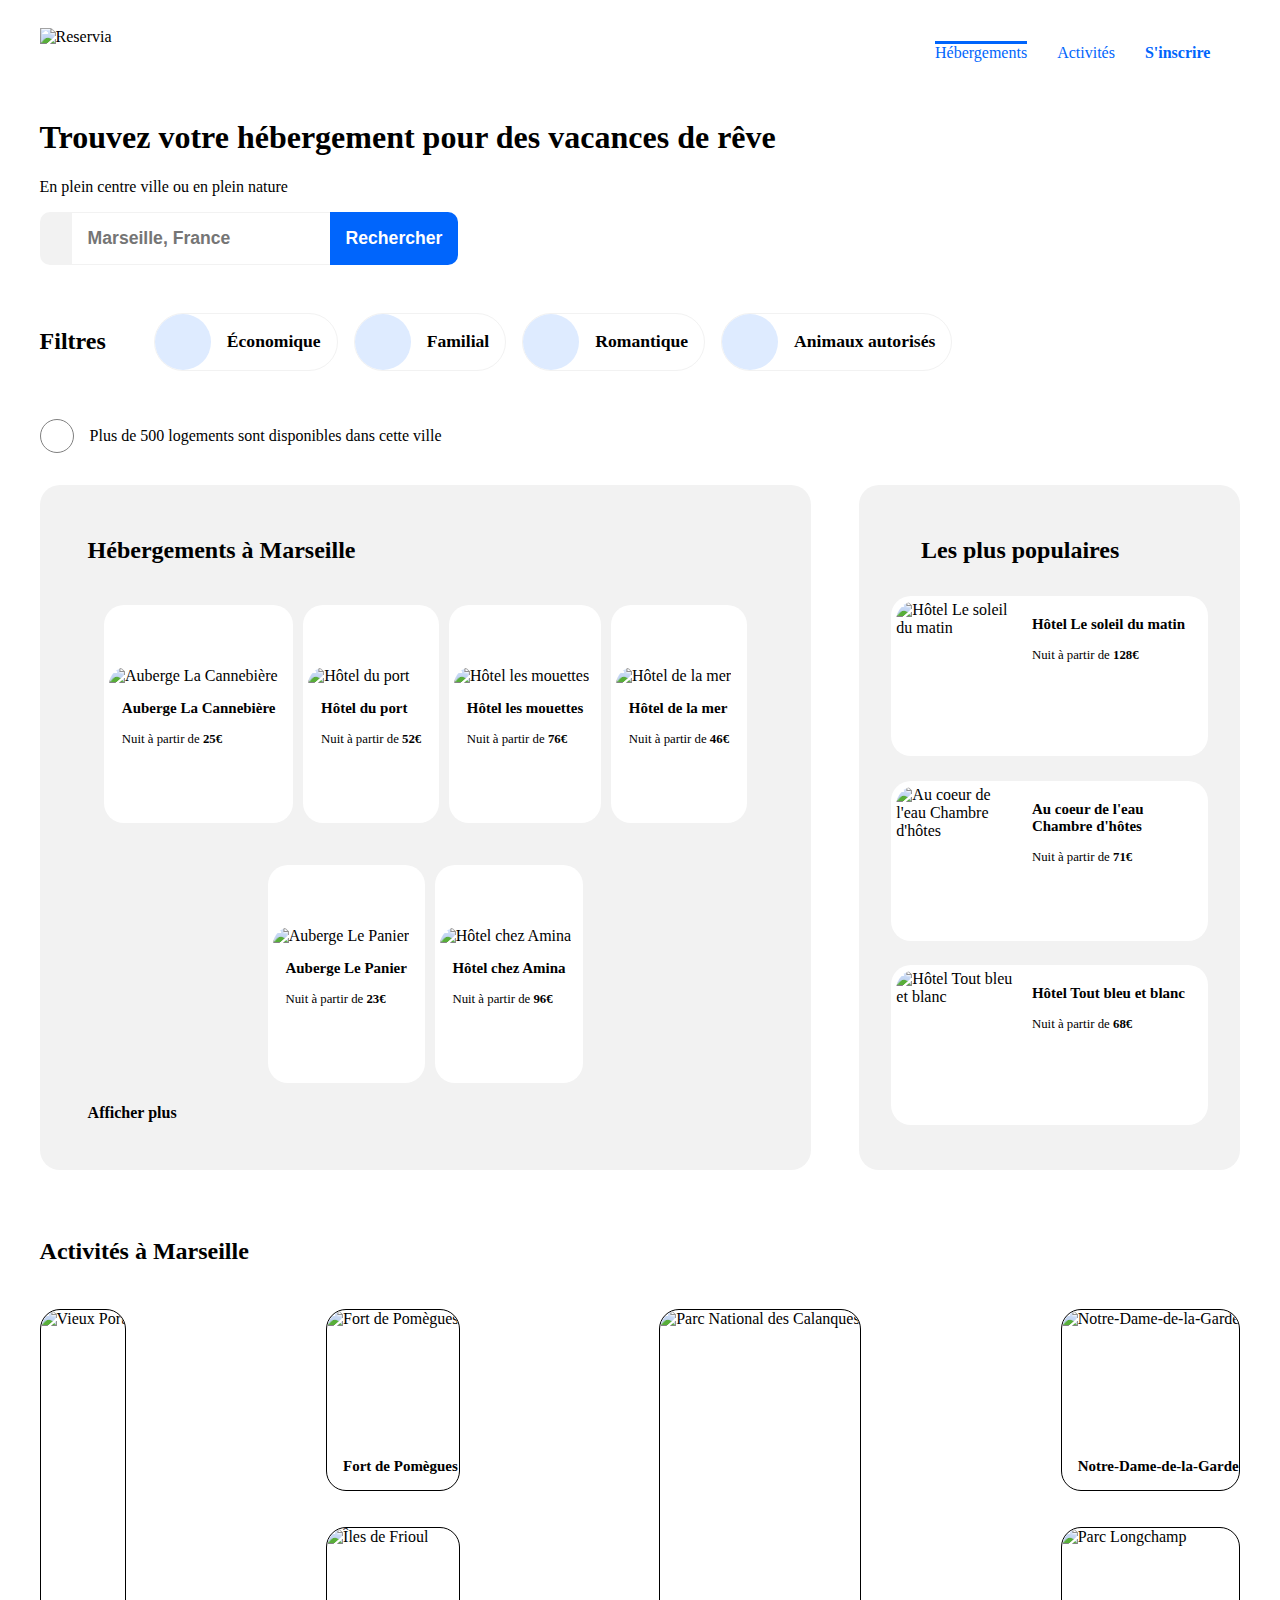
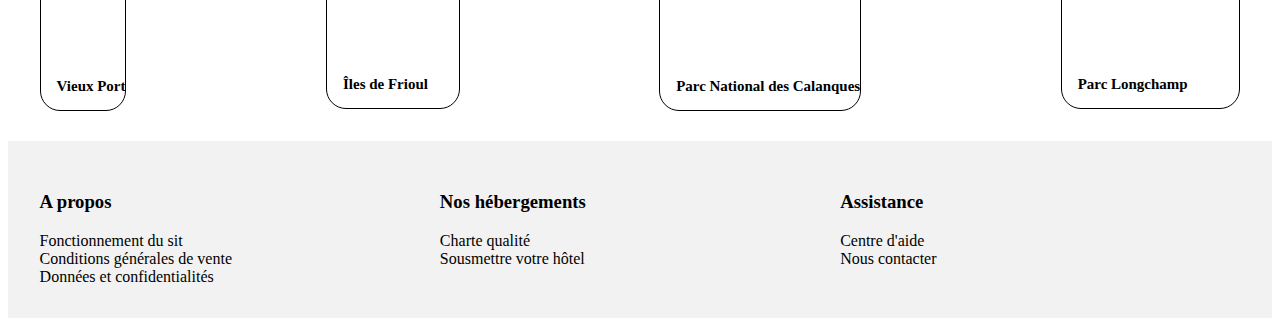
==== commit 916774eb: "etape 0617-3" ====
--- a/text.html
+++ b/text.html
@@ -17,7 +17,7 @@
             </div>
             <nav class="HeaderNav"> <!-- UL LI -->
                 <ul>
-                    <li><a class="HeaderNavLink" href="#Hosting">Hébergements</a></li>
+                    <li><a class="HeaderNavLink actif" href="#Hosting" >Hébergements</a></li>
                     <li><a class="HeaderNavLink" href="#Activity">Activités</a></li>
                     <li><a class="HeaderSignUpLink" href="#">S'inscrire</a></li>
                 </ul>
@@ -48,19 +48,19 @@
                         <ul class="SearchFilterList">
                             <li class="SearchFilterButton">
                                 <div class="SearchFilterButtonIcon">
-                                <i class="fas fa-money-bill-wave"></i>
+                                    <i class="fas fa-money-bill-wave"></i>
                                 </div>
                                 <span>Économique</span>
                             </li>
                             <li class="SearchFilterButton">
                                 <div class="SearchFilterButtonIcon">
-                                <i class="fas fa-child"></i>
+                                    <i class="fas fa-child"></i>
                                 </div>
                                 <span>Familial</span>
                             </li>
                             <li class="SearchFilterButton">
                                 <div class="SearchFilterButtonIcon">
-                                <i class="fas fa-heart"></i>
+                                    <i class="fas fa-heart"></i>
                                 </div>
                                 <span>Romantique</span>
                             </li>
@@ -331,40 +331,40 @@
                 </div>
             </section>
         </main>
-
-        <!-- Footer -->
-        <footer id="Footer">
-            <div class="FooterContent"> <!-- UL LI -->
-                <div class="FooterContent1">
-                    <h3 class="FooterContentTitle">A propos</h3>
-                    <div class="FooterContentLink1">
-                        <ul>
-                            <li><a href="#">Fonctionnement du sit</a></li>
-                            <li><a href="#">Conditions générales de vente</a></li>
-                            <li><a href="#">Données et confidentialités</a></li>
-                        </ul>
-                    </div>
-                </div>
-                <div class="FooterContent2">
-                    <h3 class="FooterContentTitle">Nos hébergements</h3>
-                    <div class="FooterContentLink2">
-                        <ul>
-                            <li><a href="#">Charte qualité</a></li>
-                            <li><a href="#">Sousmettre votre hôtel</a></li>
-                        </ul>
-                    </div>
-                </div>
-                <div class="FooterContent3">
-                    <h3 class="FooterContentTitle">Assistance</h3>
-                    <div class="FooterContentLink3">
-                        <ul>
-                            <li><a href="#">Centre d'aide</a></li>
-                            <li><a href="#">Nous contacter</a></li>
-                        </ul>
-                    </div>
+    </div>
+
+    <!-- Footer -->
+    <footer id="Footer">
+        <div class="FooterBox"> 
+            <div class="FooterContent">
+                <h3>A propos</h3>
+                <div class="FooterContentLink">
+                    <ul>
+                    <li><a href="#">Fonctionnement du sit</a></li>
+                    <li><a href="#">Conditions générales de vente</a></li>
+                    <li><a href="#">Données et confidentialités</a></li>
+                    </ul>
                 </div>
             </div>
-        </footer>
-    </div> 
+            <div class="FooterContent">
+                <h3>Nos hébergements</h3>
+                <div class="FooterContentLink">
+                    <ul>
+                    <li><a href="#">Charte qualité</a></li>
+                    <li><a href="#">Sousmettre votre hôtel</a></li>
+                    </ul>
+                </div>
+            </div>
+            <div class="FooterContent">
+                <h3>Assistance</h3>
+                <div class="FooterContentLink">
+                    <ul>
+                    <li><a href="#">Centre d'aide</a></li>
+                    <li><a href="#">Nous contacter</a></li>
+                    </ul>
+                </div>
+            </div>
+        </div>
+    </footer> 
 </body>
 </html>--- a/style/style.css
+++ b/style/style.css
@@ -4,8 +4,8 @@
 }
 
 .BodyMain {
-    max-width: 95%;
-    margin: auto;
+    width: 95%;
+    margin: auto; /* Pourquoi margin auto est obligatoire */
 }
 
 /* HEADER */
@@ -13,6 +13,7 @@
 header {
     display: flex;
     justify-content: space-between;
+    padding:20px 0;
 }
 
 header nav ul {
@@ -21,17 +22,25 @@
 }
 
 header nav ul li {
+    color: #0065FC;
+    text-decoration: none;
     margin-right: 30px;
 }
 
+.actif {
+    border-top: 3px solid #0065FC;
+}
+
 .HeaderNavLink {
     color: #0065FC;
+    text-decoration: none;
 }
 
 .HeaderSignUpLink {
     color: #0065FC;
-}
-
+    font-weight: bold;
+    text-decoration: none;
+}
 
 /* SEARCH */
 
@@ -39,10 +48,6 @@
     display: flex;
     flex-direction: column;
   }
-
-.SearchHeader p {
-    color: gray;
-}
 
 .SearchForm {
     display: flex;
@@ -53,6 +58,7 @@
     border-top: 1px solid #F2F2F2;
     border-bottom: 1px solid #F2F2F2;
     font-weight: bold;
+    color: black;
     font-size: 1.1em;
     padding-left: 1rem;
 }
@@ -130,7 +136,6 @@
 }
 
 .SearchResult span {
-    color: gray;
     padding-left: 1rem;
 }
 
@@ -138,14 +143,13 @@
     display: flex;
     align-items: center;
     justify-content: center;
-    border:1px solid gray;
+    border: 1px solid gray;
     height: 1rem;
     width: 1rem;
     border-radius: 30px;
     padding: 0.5rem;
 }
 
-
 /* HOSTING */
 
 #Hosting {
@@ -171,6 +175,7 @@
 .HostingLeft a {
     color: black;
     font-weight: bold;
+    text-decoration: none;
     padding-left: 2rem;
     padding-bottom: 1rem;
   }
@@ -264,8 +269,8 @@
     display: flex;
     flex-direction: column;
     justify-content: space-between;
-    padding:0 0.8rem 0.8rem 0.8rem;
-    font-size: 0.8em; /* Comment régler le dépassement */
+    padding: 0 0.8rem 0.8rem 0.8rem;
+    font-size: 0.8em; 
 }
 
 .HostingRightArticleFigure {
@@ -291,7 +296,12 @@
     color:#F2F2F2;
 }
 
-
+/* ACTIVITY */
+
+#Activity {
+    display: flex;
+    flex-direction: column;
+}
 
 .ActivityMain {
     width: 100%;
@@ -299,7 +309,7 @@
     margin-top: 1.5rem;
     display: flex;
     flex-direction: row;
-    justify-content: space-around;
+    justify-content: space-between;
 }
 
 .ActivityMainArticleColumn {
@@ -308,11 +318,11 @@
     display: flex;
     flex-direction: column;
     justify-content: space-between;
-    flex-wrap: nowrap;
 }
 
 .ActivityMainArticle {
     background-color: white;
+    height: 100%;
     border-radius: 20px;
     border: 1px solid;
     max-width: 22%;
@@ -325,6 +335,7 @@
     border-radius: 20px;
     border: 1px solid;
     max-width: 100%;
+    height: 45%;
     display: flex;
     flex-direction: column;
 }
@@ -334,6 +345,7 @@
     border-radius: 20px;
     border: 1px solid;
     max-width: 100%;
+    height: 45%;
     display: flex;
     flex-direction: column;
 }
@@ -343,6 +355,7 @@
     border-radius: 20px;
     border: 1px solid;
     max-width: 100%;
+    height: 45%;
     display: flex;
     flex-direction: column;
 }
@@ -352,6 +365,7 @@
     border-radius: 20px;
     border: 1px solid;
     max-width: 100%;
+    height: 45%;
     display: flex;
     flex-direction: column;
 }
@@ -368,9 +382,54 @@
     width: 100%;
     height: 100%;
     object-fit: cover;
-    object-position: bottom; 
-}
-
-
-
-
+    object-position: center; 
+}
+
+.ActivityMainArticleTitle {
+    padding-left: 1rem;
+    font-weight: bold;
+    font-size: 0.8rem;
+}
+
+/* FOOTER */
+
+#Footer {
+    background-color: #F2F2F2;
+    margin-top: 2rem;
+    padding: 2rem 0;
+}
+
+.FooterBox {
+    width: 95%;
+    margin: auto; /* Pourquoi margin auto est obligatoire */
+    display: flex;
+    justify-content: space-between;
+}
+
+.FooterContent {
+    display: flex;
+    flex-direction: column;
+    justify-content: flex-start;
+    width: 100%;
+}
+
+.FooterContentLink {
+    display: flex;
+    flex-direction: column;
+}
+
+footer li {
+    list-style-type: none;
+}
+
+footer ul {
+    margin: 0;
+    padding: 0;
+}
+
+.FooterContentLink a {
+    color: black;
+    padding-bottom: 0.5rem;
+    text-decoration: none;
+}
+
